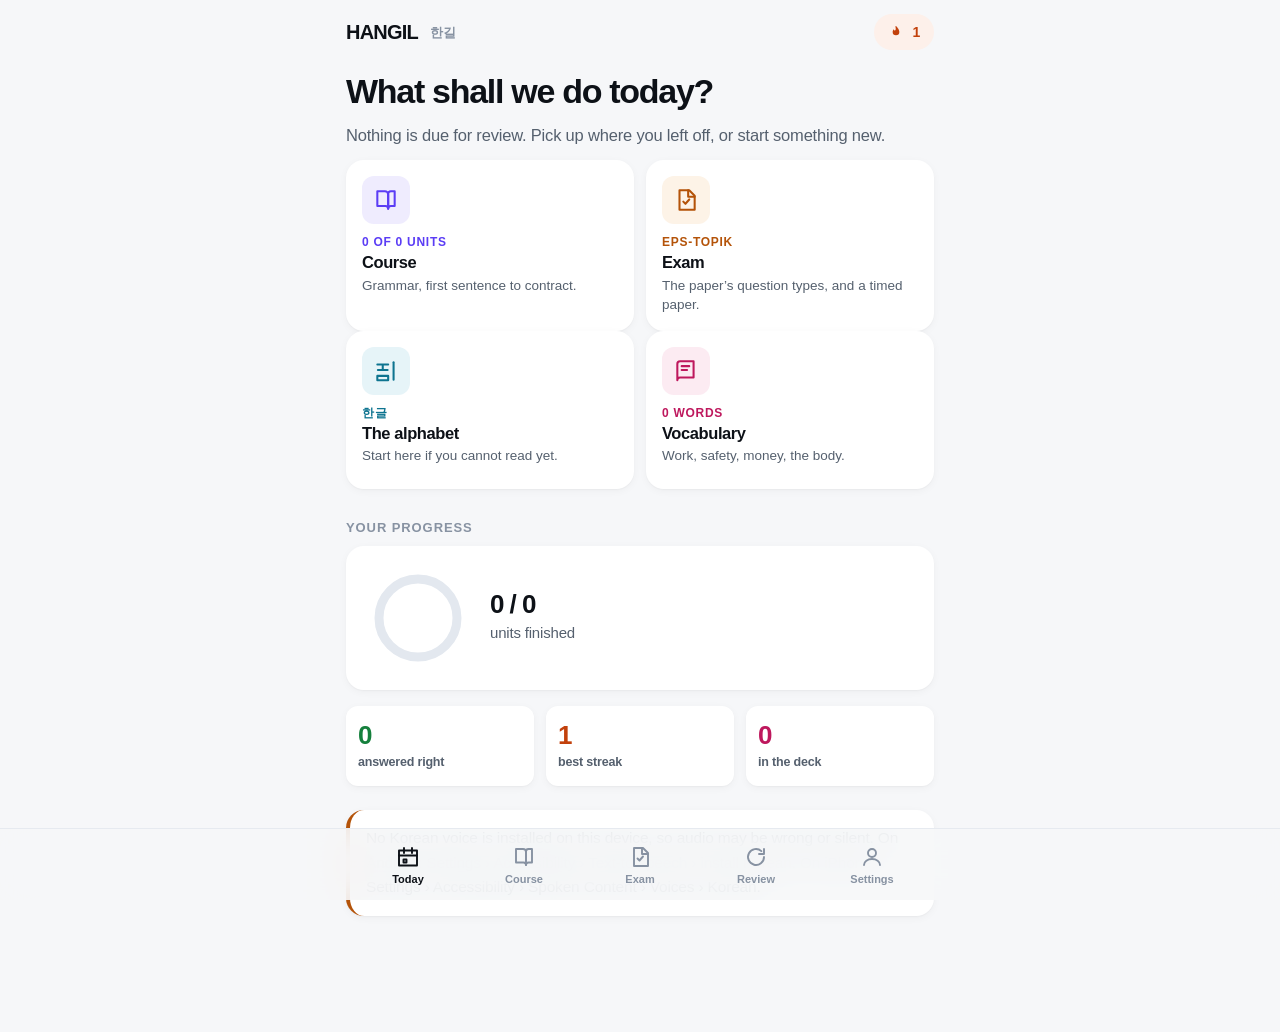
==== src/index.html @ 4d98e2a5 "한길 HANGIL — first commit Korean for the EPS-TOPIK and for after it. An offline web app and an Androi" ====
<!doctype html>
<html lang="en">
<head>
<meta charset="utf-8">
<meta name="viewport" content="width=device-width, initial-scale=1, viewport-fit=cover">
<title>HANGIL — Korean for the EPS-TOPIK, and after it</title>
<meta name="description" content="Learn Korean for the EPS-TOPIK exam and keep going after it. Free, works offline, nothing leaves your phone.">
<meta name="theme-color" content="#F6F7F9" media="(prefers-color-scheme: light)">
<meta name="theme-color" content="#0A0D12" media="(prefers-color-scheme: dark)">
<meta name="color-scheme" content="light dark">
<link rel="manifest" href="manifest.webmanifest">
<link rel="icon" href="icon-192.png" type="image/png">
<link rel="apple-touch-icon" href="icon-180.png">
<meta name="apple-mobile-web-app-capable" content="yes">
<meta name="apple-mobile-web-app-title" content="HANGIL">
<link rel="stylesheet" href="css/app.css">
</head>
<body>
<main id="app">
  <div class="topbar"><h1>HANGIL</h1><span class="sub">한길</span></div>
  <h2>Loading…</h2>
  <noscript><p class="lead">This app needs JavaScript. It runs entirely on your phone — there is no server behind it — and JavaScript is how it runs.</p></noscript>
</main>
<script type="module" src="js/app.js"></script>
</body>
</html>
---- src/css/app.css ----
/* HANGIL — the design system.
 *
 * This is NOT the website's design. The site is a catalogue — paper, a display
 * serif, mono metadata, 3px radii — which reads well on a desk and badly on a
 * phone held at arm's length after a shift. DESIGN.md governs the site; this
 * governs the app, the way LOGGER has its own look.
 *
 * What holds it together:
 *
 *   1. EVERY SECTION HAS A COLOUR AND AN ICON. A card sets --c and --cw and
 *      everything inside it — icon tile, progress, accents — follows. That is
 *      what makes a screen scannable without reading it. One global accent on
 *      grey was the old design's real failure: it read as unfinished.
 *   2. DEPTH COMES FROM LAYERING, NOT BORDERS. The page ground is tinted, cards
 *      sit on it in pure white with a soft shadow. A 1px hairline on white is
 *      what a wireframe looks like.
 *   3. ONE CARD IDIOM. `.card` with an optional `.card__icon`. The old design had
 *      three shapes doing the same job, which is most of why it looked unplanned.
 *   4. MOTION IS INFORMATION. Things enter in the order you should read them,
 *      progress animates so you see it move, a wrong answer shakes. All of it is
 *      off under prefers-reduced-motion, and the app must still look finished.
 *   5. SPACING IS A 4PT RHYTHM. --s1 through --s8. No arbitrary pixel values.
 */

:root {
  /* ---- ground and ink ---- */
  --ground:    #F6F7F9;   /* tinted, so white cards have something to sit on */
  --surface:   #FFFFFF;
  --surface-2: #FFFFFF;
  --sunk:      #EEF1F5;
  --sunk-2:    #E3E8EF;
  --ink:       #0D1117;   /* 18.9:1 on surface */
  --ink-soft:  #55606E;   /* 7.0:1 */
  --ink-faint: #8792A2;   /* 3.3:1 — large text and icons only */
  --hairline:  #E6EAF0;

  /* ---- brand ---- */
  --accent:      #C2410C;
  --accent-ink:  #FFFFFF;
  --accent-wash: #FDF0EA;

  /* Text sitting ON a section colour — the filled hero card. In light mode the
     section colours are dark enough to carry white. In dark mode they are light
     pastels chosen to be readable AS text on a dark ground, so white on them is
     about 1.9:1; the ink has to flip. Measured, not guessed. */
  --hero-ink: #FFFFFF;

  /* ---- section colours. Each is >=4.5:1 as text on --surface. ---- */
  --c-today:    #C2410C;  --cw-today:    #FDF0EA;
  --c-course:   #5B3DF5;  --cw-course:   #EFECFE;
  --c-exam:     #B45309;  --cw-exam:     #FDF3E7;
  --c-hangeul:  #0E7490;  --cw-hangeul:  #E6F4F8;
  --c-vocab:    #BE185D;  --cw-vocab:    #FCEBF2;
  --c-review:   #15803D;  --cw-review:   #E9F6ED;

  --good:      #15803D;  --good-wash: #E9F6ED;  --good-edge: #A7DCB8;
  --bad:       #B3261E;  --bad-wash:  #FDECEA;  --bad-edge:  #F3C2BD;

  /* ---- shape ---- */
  --r-xs: 8px; --r-sm: 12px; --r-md: 18px; --r-lg: 24px; --r-pill: 999px;
  --tap: 48px;

  /* ---- 4pt rhythm ---- */
  --s1: 4px; --s2: 8px; --s3: 12px; --s4: 16px;
  --s5: 24px; --s6: 32px; --s7: 44px; --s8: 60px;

  /* ---- elevation ---- */
  --e1: 0 1px 2px rgba(13,17,23,.04), 0 2px 8px rgba(13,17,23,.04);
  --e2: 0 2px 4px rgba(13,17,23,.05), 0 8px 24px rgba(13,17,23,.07);
  --e3: 0 8px 32px rgba(13,17,23,.12);

  --sans: -apple-system, BlinkMacSystemFont, "Segoe UI", Roboto, "Helvetica Neue", Arial, sans-serif;
  --ko: "Apple SD Gothic Neo", "Noto Sans KR", Roboto, "Malgun Gothic", sans-serif;

  --ease: cubic-bezier(.22,1,.36,1);        /* settles, does not bounce */
  --ease-spring: cubic-bezier(.34,1.56,.64,1);

  --sat: env(safe-area-inset-top, 0px);
  --sab: env(safe-area-inset-bottom, 0px);

  color-scheme: light dark;
}

@media (prefers-color-scheme: dark) {
  :root:not([data-theme="light"]) {
    --ground:#0A0D12; --surface:#151A21; --surface-2:#1B212A; --sunk:#1B212A; --sunk-2:#273040;
    --ink:#EDF1F6; --ink-soft:#9FADBE; --ink-faint:#6F7C8D; --hairline:#222A35;
    --accent:#FF8154; --accent-ink:#12100D; --accent-wash:#2B1A12;
    --hero-ink: #0A0D12;
    --c-today:#FF8154;  --cw-today:#2B1A12;
    --c-course:#A395FF; --cw-course:#1E1B36;
    --c-exam:#F0A55A;   --cw-exam:#2C1F10;
    --c-hangeul:#4CC7E0;--cw-hangeul:#10272E;
    --c-vocab:#F58BB8;  --cw-vocab:#2E1522;
    --c-review:#5FD98B; --cw-review:#122A1B;
    --good:#5FD98B; --good-wash:#122A1B; --good-edge:#1F4630;
    --bad:#FF8F84;  --bad-wash:#2A1614;  --bad-edge:#4A2420;
    --e1: 0 1px 2px rgba(0,0,0,.5);
    --e2: 0 2px 6px rgba(0,0,0,.5), 0 10px 28px rgba(0,0,0,.35);
    --e3: 0 10px 34px rgba(0,0,0,.55);
  }
}
:root[data-theme="dark"] {
  --ground:#0A0D12; --surface:#151A21; --surface-2:#1B212A; --sunk:#1B212A; --sunk-2:#273040;
  --ink:#EDF1F6; --ink-soft:#9FADBE; --ink-faint:#6F7C8D; --hairline:#222A35;
  --accent:#FF8154; --accent-ink:#12100D; --accent-wash:#2B1A12;
  --hero-ink: #0A0D12;
  --c-today:#FF8154;  --cw-today:#2B1A12;
  --c-course:#A395FF; --cw-course:#1E1B36;
  --c-exam:#F0A55A;   --cw-exam:#2C1F10;
  --c-hangeul:#4CC7E0;--cw-hangeul:#10272E;
  --c-vocab:#F58BB8;  --cw-vocab:#2E1522;
  --c-review:#5FD98B; --cw-review:#122A1B;
  --good:#5FD98B; --good-wash:#122A1B; --good-edge:#1F4630;
  --bad:#FF8F84;  --bad-wash:#2A1614;  --bad-edge:#4A2420;
  --e1: 0 1px 2px rgba(0,0,0,.5);
  --e2: 0 2px 6px rgba(0,0,0,.5), 0 10px 28px rgba(0,0,0,.35);
  --e3: 0 10px 34px rgba(0,0,0,.55);
}

* { box-sizing: border-box; -webkit-tap-highlight-color: transparent; }
html, body { margin: 0; padding: 0; }
body {
  background: var(--ground);
  color: var(--ink);
  font: 400 17px/1.55 var(--sans);
  letter-spacing: -0.011em;
  -webkit-text-size-adjust: 100%;
  -webkit-font-smoothing: antialiased;
  overflow-wrap: break-word;
}
:lang(ko), .ko { font-family: var(--ko); letter-spacing: 0; }
button, input, select { font: inherit; color: inherit; }
button { cursor: pointer; }
:focus-visible { outline: 2.5px solid var(--c, var(--accent)); outline-offset: 3px; border-radius: var(--r-xs); }

/* ---------- motion ---------- */
@keyframes rise { from { opacity: 0; transform: translateY(12px); } to { opacity: 1; transform: none; } }
@keyframes fade { from { opacity: 0; } to { opacity: 1; } }
@keyframes popIn { 0% { opacity: 0; transform: scale(.88); } 60% { transform: scale(1.03); } 100% { opacity: 1; transform: none; } }
@keyframes shake { 15%,75% { transform: translateX(-5px); } 35%,55% { transform: translateX(5px); } 100% { transform: none; } }
@keyframes drawRing { from { stroke-dashoffset: var(--dash); } }
@keyframes flicker { 0%,100% { transform: scale(1) rotate(-2deg); } 50% { transform: scale(1.12) rotate(2deg); } }

@media (prefers-reduced-motion: no-preference) {
  /* Things arrive in the order they should be read. The delay is capped so a
     long list never keeps the reader waiting on an animation. */
  .stagger > * { animation: rise .5s var(--ease) both; animation-delay: calc(min(var(--i, 0) * 42ms, 380ms)); }
  .screen { animation: fade .26s var(--ease) both; }
  .pressable { transition: transform .18s var(--ease), box-shadow .18s var(--ease); }
  .pressable:active { transform: scale(.975); box-shadow: var(--e1); }
  .ring .fill { animation: drawRing .95s var(--ease) both; }
  .streak svg { animation: flicker 2.6s ease-in-out infinite; transform-origin: 50% 70%; }
  .opt[data-state="wrong"], .picopt[data-state="wrong"] { animation: shake .42s var(--ease); }
  .opt[data-state="right"], .picopt[data-state="right"] { animation: popIn .34s var(--ease-spring); }
  .verdict { animation: rise .3s var(--ease) both; }
  .result__score { animation: popIn .5s var(--ease-spring) both; }
}

/* ---------- frame ---------- */
#app { max-width: 620px; margin: 0 auto; padding: 0 var(--s4) calc(var(--s8) + 44px + var(--sab)); }

.topbar {
  position: sticky; top: 0; z-index: 20;
  background: var(--ground);
  display: flex; align-items: center; gap: var(--s3);
  padding: calc(var(--s3) + var(--sat)) 0 var(--s3);
  min-height: 64px;
}
.topbar h1 { font: 800 20px/1 var(--sans); letter-spacing: -0.04em; margin: 0; }
.topbar .sub { font: 600 13px/1 var(--ko); color: var(--ink-faint); }
.topbar .spacer { flex: 1; }

.back {
  display: inline-flex; align-items: center; justify-content: center;
  width: 42px; height: 42px; margin-left: -2px; padding: 0;
  background: var(--surface); border: 0; border-radius: var(--r-pill);
  color: var(--ink); box-shadow: var(--e1);
}
.back svg { width: 19px; height: 19px; fill: none; stroke: currentColor; stroke-width: 2.2; stroke-linecap: round; stroke-linejoin: round; }

.streak {
  display: inline-flex; align-items: center; gap: var(--s2);
  background: var(--cw-today); color: var(--c-today);
  font: 700 14px/1 var(--sans); padding: 10px 14px; border-radius: var(--r-pill);
  white-space: nowrap;
}
.streak svg { width: 16px; height: 16px; fill: currentColor; stroke: none; }

/* ---------- type ---------- */
h2 { font: 800 clamp(28px,7.6vw,34px)/1.14 var(--sans); letter-spacing: -0.038em; margin: var(--s2) 0 var(--s3); }
h3 {
  font: 700 13px/1 var(--sans); letter-spacing: .07em; text-transform: uppercase;
  color: var(--ink-faint); margin: var(--s6) 0 var(--s3);
}
p  { margin: 0 0 var(--s3); max-width: 36rem; }
.lead { color: var(--ink-soft); font-size: 16.5px; }
.kicker { font: 700 13px/1 var(--sans); letter-spacing: .07em; text-transform: uppercase; color: var(--ink-faint); margin: 0 0 var(--s3); }
.tiny { font-size: 14px; color: var(--ink-soft); line-height: 1.55; }
.hr { height: 1px; background: var(--hairline); border: 0; margin: var(--s6) 0; }

/* ---------- the one card ---------- */
.card {
  position: relative; display: flex; align-items: center; gap: var(--s4);
  width: 100%; text-align: left;
  background: var(--surface); border: 0; border-radius: var(--r-md);
  padding: var(--s4); margin: 0 0 var(--s3);
  color: inherit; text-decoration: none;
  box-shadow: var(--e1);
  min-height: 76px;
}
.card__icon {
  flex: none; width: 52px; height: 52px; border-radius: var(--r-sm);
  background: var(--cw, var(--sunk)); color: var(--c, var(--ink));
  display: flex; align-items: center; justify-content: center;
}
.card__icon svg { width: 26px; height: 26px; fill: none; stroke: currentColor; stroke-width: 1.9; stroke-linecap: round; stroke-linejoin: round; }
.card__body { flex: 1; min-width: 0; }
.card__title { display: block; font: 700 17.5px/1.3 var(--sans); letter-spacing: -0.025em; margin: 0; }
.card__meta {
  display: block; font: 700 12px/1 var(--sans); letter-spacing: .06em; text-transform: uppercase;
  color: var(--c, var(--ink-faint)); margin: 0 0 var(--s1);
}
/* Two lines, so a list of cards keeps an even rhythm instead of each one being
   as tall as its longest sentence. */
.card__desc {
  display: -webkit-box; -webkit-box-orient: vertical; -webkit-line-clamp: 2; line-clamp: 2;
  overflow: hidden; margin: 3px 0 0; color: var(--ink-soft); font-size: 14.5px; line-height: 1.45;
}
.card--hero .card__desc { -webkit-line-clamp: 3; line-clamp: 3; }
.card__sub { display: block; margin: 3px 0 0; font: 600 15px/1.35 var(--ko); color: var(--c, var(--ink-soft)); }
.card__chev { flex: none; width: 18px; height: 18px; fill: none; stroke: var(--ink-faint); stroke-width: 2.4; stroke-linecap: round; stroke-linejoin: round; }

/* a card that is the main thing on the screen */
.card--hero {
  flex-direction: column; align-items: stretch; gap: var(--s3);
  background: linear-gradient(145deg, var(--c) 0%, color-mix(in srgb, var(--c) 78%, #000) 100%);
  color: var(--hero-ink); box-shadow: var(--e2); padding: var(--s5);
}
.card--hero .card__meta { color: color-mix(in srgb, var(--hero-ink) 78%, transparent); }
.card--hero .card__title { font-size: 23px; letter-spacing: -0.032em; }
.card--hero .card__desc { color: color-mix(in srgb, var(--hero-ink) 86%, transparent); font-size: 15px; }
.card--hero .bar { background: color-mix(in srgb, var(--hero-ink) 24%, transparent); }
.card--hero .bar i { background: var(--hero-ink); }

.grid2 { display: grid; grid-template-columns: 1fr 1fr; gap: var(--s3); }
.grid2 .card { flex-direction: column; align-items: flex-start; gap: var(--s3); min-height: 158px; margin: 0; padding: var(--s4); }
.grid2 .card__title { font-size: 16.5px; }
.grid2 .card__desc { font-size: 13.5px; line-height: 1.4; }
.grid2 .card__icon { width: 48px; height: 48px; }
.grid2 .card__chev { display: none; }
@media (max-width: 339px) { .grid2 { grid-template-columns: 1fr; } .grid2 .card { flex-direction: row; align-items: center; min-height: 76px; } }

/* ---------- buttons ---------- */
.btn {
  display: inline-flex; align-items: center; justify-content: center; gap: var(--s2);
  min-height: var(--tap); padding: 15px 24px;
  background: var(--ink); color: var(--surface);
  border: 0; border-radius: var(--r-sm);
  font: 700 16.5px/1 var(--sans); letter-spacing: -0.02em; text-decoration: none;
}
.btn--accent { background: var(--c, var(--accent)); color: #fff; box-shadow: 0 4px 14px color-mix(in srgb, var(--c, var(--accent)) 32%, transparent); }
.btn--ghost { background: var(--surface); color: var(--ink); box-shadow: var(--e1); }
.btn--wide { width: 100%; }
.btn[disabled] { opacity: .3; pointer-events: none; }
.btnrow { display: flex; gap: var(--s3); flex-wrap: wrap; margin: var(--s5) 0; }

/* ---------- bottom nav ---------- */
.nav {
  position: fixed; left: 0; right: 0; bottom: 0; z-index: 30;
  display: flex; justify-content: center; gap: var(--s1);
  background: color-mix(in srgb, var(--ground) 86%, transparent);
  -webkit-backdrop-filter: saturate(180%) blur(18px);
  backdrop-filter: saturate(180%) blur(18px);
  border-top: 1px solid var(--hairline);
  padding: var(--s2) var(--s2) calc(var(--s2) + var(--sab));
}
.nav a {
  position: relative; flex: 1; max-width: 112px; min-height: 54px; padding: var(--s2) var(--s1) 7px;
  display: flex; flex-direction: column; align-items: center; justify-content: center; gap: 5px;
  text-decoration: none; color: var(--ink-faint);
  font: 700 11px/1 var(--sans); letter-spacing: 0;
  border-radius: var(--r-sm);
  transition: color .2s var(--ease);
}
.nav a[aria-current="page"] { color: var(--c); background: var(--cw); }
.nav svg { width: 24px; height: 24px; fill: none; stroke: currentColor; stroke-width: 1.9; stroke-linecap: round; stroke-linejoin: round; }
.nav .dot {
  position: absolute; top: 5px; left: 50%; margin-left: 6px;
  min-width: 19px; height: 19px; padding: 0 5px;
  background: var(--c-review); color: #fff;
  border: 2.5px solid var(--ground);
  border-radius: var(--r-pill); font: 700 11px/15px var(--sans); text-align: center;
}

/* ---------- progress ---------- */
.bar { height: 10px; background: var(--sunk-2); border-radius: var(--r-pill); overflow: hidden; margin: var(--s3) 0; }
.bar i { display: block; height: 100%; background: var(--c, var(--accent)); border-radius: var(--r-pill); transition: width .5s var(--ease); }
@media (prefers-reduced-motion: reduce) { .bar i { transition: none; } }

.ring { display: flex; align-items: center; gap: var(--s5); }
.ring svg { flex: none; width: 96px; height: 96px; transform: rotate(-90deg); }
.ring circle { fill: none; stroke-width: 9; stroke-linecap: round; }
.ring .track { stroke: var(--sunk-2); }
.ring .fill  { stroke: var(--c, var(--accent)); }
.ring__pct { font: 800 26px/1 var(--sans); letter-spacing: -0.04em; margin: 0; }
.ring__label { font-size: 15px; color: var(--ink-soft); margin: var(--s1) 0 0; }

.stats { display: grid; grid-template-columns: repeat(3,1fr); gap: var(--s3); margin: var(--s4) 0 0; }
.stat { background: var(--surface); border-radius: var(--r-sm); padding: var(--s4) var(--s3); box-shadow: var(--e1); }
.stat b { display: block; font: 800 26px/1 var(--sans); letter-spacing: -0.04em; color: var(--c, var(--ink)); }
.stat span { display: block; margin-top: 6px; font: 600 12.5px/1.3 var(--sans); color: var(--ink-soft); }

/* ---------- letters / words ---------- */
.tiles { display: grid; grid-template-columns: repeat(auto-fill, minmax(78px,1fr)); gap: var(--s3); margin: var(--s3) 0 var(--s5); }
.tile {
  background: var(--surface); border: 0; border-radius: var(--r-sm);
  min-height: 84px; padding: var(--s3) var(--s1);
  display: flex; flex-direction: column; align-items: center; justify-content: center; gap: var(--s1);
  box-shadow: var(--e1);
}
.tile b { font: 500 30px/1 var(--ko); }
.tile span { font: 700 12px/1 var(--sans); color: var(--c-hangeul); }

.word { padding: var(--s4) 0; border-bottom: 1px solid var(--hairline); }
.word:last-child { border-bottom: 0; }
.word__ko { font: 700 21px/1.3 var(--ko); display: flex; align-items: center; gap: var(--s3); letter-spacing: -0.01em; }
.word__rom { font: 600 13px/1 var(--sans); color: var(--ink-faint); margin: 6px 0 3px; }
.word__en { color: var(--ink-soft); font-size: 16px; }
.word__ex { margin-top: var(--s2); font-size: 14.5px; color: var(--ink-soft); }
.word__ex b { font-family: var(--ko); font-weight: 600; color: var(--ink); }

.speak {
  flex: none; width: 40px; height: 40px; border-radius: var(--r-pill);
  border: 0; background: var(--cw-vocab);
  display: inline-flex; align-items: center; justify-content: center; padding: 0;
  transition: transform .18s var(--ease-spring);
}
.speak:active { transform: scale(.88); }
.speak svg { width: 18px; height: 18px; fill: none; stroke: var(--c-vocab); stroke-width: 2; stroke-linecap: round; stroke-linejoin: round; }
.speak[data-on="1"] { background: var(--c-vocab); }
.speak[data-on="1"] svg { stroke: #fff; }

/* ---------- lesson ---------- */
.lesson__form {
  display: inline-block; font: 600 20px/1 var(--ko); color: var(--c-course);
  background: var(--cw-course); padding: 12px 18px; border-radius: var(--r-pill);
  margin: 0 0 var(--s4);
}
.lesson p { font-size: 17px; line-height: 1.66; }
.tablewrap {
  overflow-x: auto; -webkit-overflow-scrolling: touch; margin: var(--s5) 0;
  background: var(--surface); border-radius: var(--r-md); padding: var(--s1) var(--s4);
  box-shadow: var(--e1);
}
table { border-collapse: collapse; width: 100%; font-size: 15px; min-width: 290px; }
th, td { text-align: left; padding: 13px var(--s4) 13px 0; border-bottom: 1px solid var(--hairline); vertical-align: top; }
tr:last-child td { border-bottom: 0; }
th { font: 700 12px/1.4 var(--sans); letter-spacing: .06em; text-transform: uppercase; color: var(--ink-faint); }
td:first-child { font-family: var(--ko); font-weight: 600; }

.ex { background: var(--surface); border-radius: var(--r-md); padding: var(--s4); margin: 0 0 var(--s3); box-shadow: var(--e1); }
.ex__ko { font: 600 19px/1.5 var(--ko); display: flex; gap: var(--s3); align-items: flex-start; }
.ex__ko span { flex: 1; }
.ex__rom { font: 500 13px/1.4 var(--sans); color: var(--ink-faint); margin: var(--s2) 0 3px; }
.ex__en { color: var(--ink-soft); font-size: 15.5px; }
.note {
  background: var(--surface); border-radius: var(--r-md); padding: var(--s4);
  margin: 0 0 var(--s3); font-size: 15.5px; line-height: 1.6; color: var(--ink-soft);
  border-left: 4px solid var(--c, var(--accent)); box-shadow: var(--e1);
}

/* ---------- quiz ---------- */
.q { margin: 0; }
.q__count { font: 700 13px/1 var(--sans); color: var(--ink-faint); }
.q__stem { font: 600 22px/1.45 var(--ko); margin: var(--s5) 0 var(--s2); white-space: pre-wrap; letter-spacing: -0.015em; }
.q__stem--en { font-family: var(--sans); font-size: 20px; font-weight: 700; letter-spacing: -0.03em; color: var(--ink); }
.q__hint { color: var(--ink-soft); font-size: 16px; margin: 0 0 var(--s5); }
.q__display {
  font: 700 clamp(28px,9vw,42px)/1.3 var(--ko); text-align: center;
  background: var(--surface); border-radius: var(--r-md);
  padding: var(--s7) var(--s4); margin: var(--s5) 0; box-shadow: var(--e1);
}
.q__passage {
  background: var(--surface); border-radius: var(--r-md);
  padding: var(--s4) var(--s5); margin: var(--s4) 0; white-space: pre-wrap;
  font: 400 16px/1.78 var(--ko); box-shadow: var(--e1);
}
.opts { display: grid; gap: var(--s3); margin: var(--s5) 0; }
.opt {
  display: flex; gap: var(--s3); align-items: center; text-align: left;
  min-height: 62px; padding: var(--s3) var(--s4);
  background: var(--surface); border: 2px solid transparent; border-radius: var(--r-sm);
  font-size: 17px; line-height: 1.4; box-shadow: var(--e1);
  transition: border-color .18s var(--ease), background .18s var(--ease);
}
.opt i {
  flex: none; width: 30px; height: 30px; border-radius: var(--r-xs);
  background: var(--sunk); color: var(--ink-soft);
  display: flex; align-items: center; justify-content: center;
  font: 800 13px/1 var(--sans); font-style: normal;
  transition: background .18s var(--ease), color .18s var(--ease);
}
.opt span { font-family: var(--ko); flex: 1; }
.opt[data-state="right"] { border-color: var(--good); background: var(--good-wash); }
.opt[data-state="right"] i { background: var(--good); color: #fff; }
.opt[data-state="wrong"] { border-color: var(--bad); background: var(--bad-wash); }
.opt[data-state="wrong"] i { background: var(--bad); color: #fff; }
.opt[data-state="sel"] { border-color: var(--c, var(--accent)); background: var(--cw, var(--accent-wash)); }
.opt[data-state="sel"] i { background: var(--c, var(--accent)); color: #fff; }
.opt[disabled] { pointer-events: none; opacity: 1; }

/* ---------- pictures ---------- */
.q__picbox {
  display: flex; justify-content: center;
  background: var(--surface); border-radius: var(--r-md);
  padding: var(--s5); margin: var(--s5) 0; box-shadow: var(--e1);
}
.pic { width: 96px; height: 96px; color: var(--ink); }
.pic--big { width: 156px; height: 156px; }
img.pic { object-fit: contain; background: #fff; border-radius: var(--r-xs); padding: var(--s1); }

.picopts { display: grid; grid-template-columns: 1fr 1fr; gap: var(--s3); margin: var(--s5) 0; }
.picopt {
  position: relative;
  display: flex; flex-direction: column; align-items: center; justify-content: center; gap: var(--s2);
  min-height: 146px; padding: var(--s5) var(--s3) var(--s4);
  background: var(--surface); border: 2px solid transparent; border-radius: var(--r-md);
  color: var(--ink); box-shadow: var(--e1);
  transition: border-color .18s var(--ease), background .18s var(--ease);
}
.picopt i {
  position: absolute; top: 10px; left: 10px;
  width: 26px; height: 26px; border-radius: var(--r-xs);
  background: var(--sunk); color: var(--ink-soft);
  display: flex; align-items: center; justify-content: center;
  font: 800 12px/1 var(--sans); font-style: normal;
}
.picopt__name { font: 600 14px/1.2 var(--ko); color: var(--ink-soft); }
.picopt[data-state="right"] { border-color: var(--good); background: var(--good-wash); }
.picopt[data-state="right"] i { background: var(--good); color: #fff; }
.picopt[data-state="wrong"] { border-color: var(--bad); background: var(--bad-wash); }
.picopt[data-state="wrong"] i { background: var(--bad); color: #fff; }
.picopt[data-state="sel"] { border-color: var(--c, var(--accent)); background: var(--cw, var(--accent-wash)); }
.picopt[data-state="sel"] i { background: var(--c, var(--accent)); color: #fff; }
.picopt[disabled] { pointer-events: none; opacity: 1; }

/* ---------- word order / matching ---------- */
.tilerow { display: flex; flex-wrap: wrap; gap: var(--s2); margin: var(--s4) 0; min-height: 60px; }
.tilerow--slot { background: var(--sunk); border-radius: var(--r-md); padding: var(--s3); align-content: flex-start; }
.wtile {
  padding: 13px 18px; min-height: 50px; background: var(--surface);
  border: 0; border-radius: var(--r-sm);
  font: 600 17px/1.2 var(--ko); box-shadow: var(--e1);
  transition: transform .16s var(--ease-spring);
}
.wtile:active { transform: scale(.92); }

.pairs { display: grid; grid-template-columns: 1fr 1fr; gap: var(--s3); margin: var(--s4) 0; }
.pair {
  min-height: 60px; padding: var(--s3); background: var(--surface);
  border: 2px solid transparent; border-radius: var(--r-sm);
  font-size: 15.5px; text-align: center; box-shadow: var(--e1);
  transition: transform .18s var(--ease), border-color .18s var(--ease);
}
.pair span { font-family: var(--ko); }
.pair[data-state="sel"] { border-color: var(--c, var(--accent)); background: var(--cw, var(--accent-wash)); }
.pair[data-state="done"] { opacity: .25; pointer-events: none; transform: scale(.94); }
.pair[data-state="miss"] { border-color: var(--bad); background: var(--bad-wash); }

/* ---------- verdict and result ---------- */
.verdict {
  margin: var(--s5) 0 var(--s4); padding: var(--s4) var(--s5); border-radius: var(--r-md);
  font-size: 15.5px; line-height: 1.6;
}
.verdict--right { background: var(--good-wash); border: 1.5px solid var(--good-edge); }
.verdict--wrong { background: var(--bad-wash); border: 1.5px solid var(--bad-edge); }
.verdict b { display: block; margin-bottom: var(--s1); font: 800 17px/1.3 var(--sans); letter-spacing: -0.03em; }
.verdict--right b { color: var(--good); }
.verdict--wrong b { color: var(--bad); }
.verdict .ko { font-family: var(--ko); }

.timer {
  font: 800 15px/1 var(--sans); color: var(--ink); letter-spacing: -0.03em;
  background: var(--surface); padding: 11px 15px; border-radius: var(--r-pill); box-shadow: var(--e1);
}
.timer[data-low="1"] { color: var(--bad); background: var(--bad-wash); }

.result { text-align: center; padding: var(--s6) 0 0; }
.result__ring { position: relative; width: 168px; height: 168px; margin: 0 auto; }
.result__ring svg { width: 168px; height: 168px; transform: rotate(-90deg); }
.result__ring circle { fill: none; stroke-width: 11; stroke-linecap: round; }
.result__ring .track { stroke: var(--sunk-2); }
.result__ring .fill { stroke: var(--c, var(--accent)); }
@media (prefers-reduced-motion: no-preference) { .result__ring .fill { animation: drawRing 1.1s var(--ease) both; } }
.result__inner {
  position: absolute; inset: 0; display: flex; flex-direction: column;
  align-items: center; justify-content: center; gap: 2px;
}
.result__score { font: 800 56px/1 var(--sans); letter-spacing: -0.05em; margin: 0; color: var(--c, var(--accent)); }
.result__out { font: 600 14px/1 var(--sans); color: var(--ink-soft); margin: 0; }

.sheet { display: grid; grid-template-columns: repeat(auto-fill, minmax(46px,1fr)); gap: var(--s2); margin-top: var(--s3); }
.sheet button {
  min-height: 46px; border: 2px solid transparent; background: var(--surface);
  border-radius: var(--r-xs); font: 700 13.5px/1 var(--sans); color: var(--ink-faint); box-shadow: var(--e1);
}
.sheet button[data-done="1"] { background: var(--cw-exam); color: var(--c-exam); }
.sheet button[data-here="1"] { border-color: var(--ink); color: var(--ink); }

.empty {
  background: var(--surface); border-radius: var(--r-md); padding: var(--s5);
  color: var(--ink-soft); font-size: 15.5px; line-height: 1.6; box-shadow: var(--e1);
}
.empty p:last-child { margin-bottom: 0; }
code { font: 600 13.5px/1.5 ui-monospace, SFMono-Regular, Menlo, monospace; background: var(--sunk); padding: 3px 7px; border-radius: 6px; }

.field { display: block; margin: 0 0 var(--s5); }
.field span { display: block; font: 700 13px/1 var(--sans); color: var(--ink-soft); margin-bottom: var(--s2); }
.field select {
  width: 100%; min-height: var(--tap); background: var(--surface);
  border: 0; border-radius: var(--r-sm); padding: 0 var(--s4);
  font-weight: 600; appearance: none; box-shadow: var(--e1);
  background-image: linear-gradient(45deg, transparent 50%, var(--ink-soft) 50%), linear-gradient(135deg, var(--ink-soft) 50%, transparent 50%);
  background-position: calc(100% - 21px) 21px, calc(100% - 16px) 21px;
  background-size: 5px 5px, 5px 5px; background-repeat: no-repeat;
}
.field input[type=range] { width: 100%; accent-color: var(--accent); min-height: 44px; }
details summary { cursor: pointer; padding: var(--s3) 0; font-weight: 700; }
audio { width: 100%; margin-top: var(--s3); }
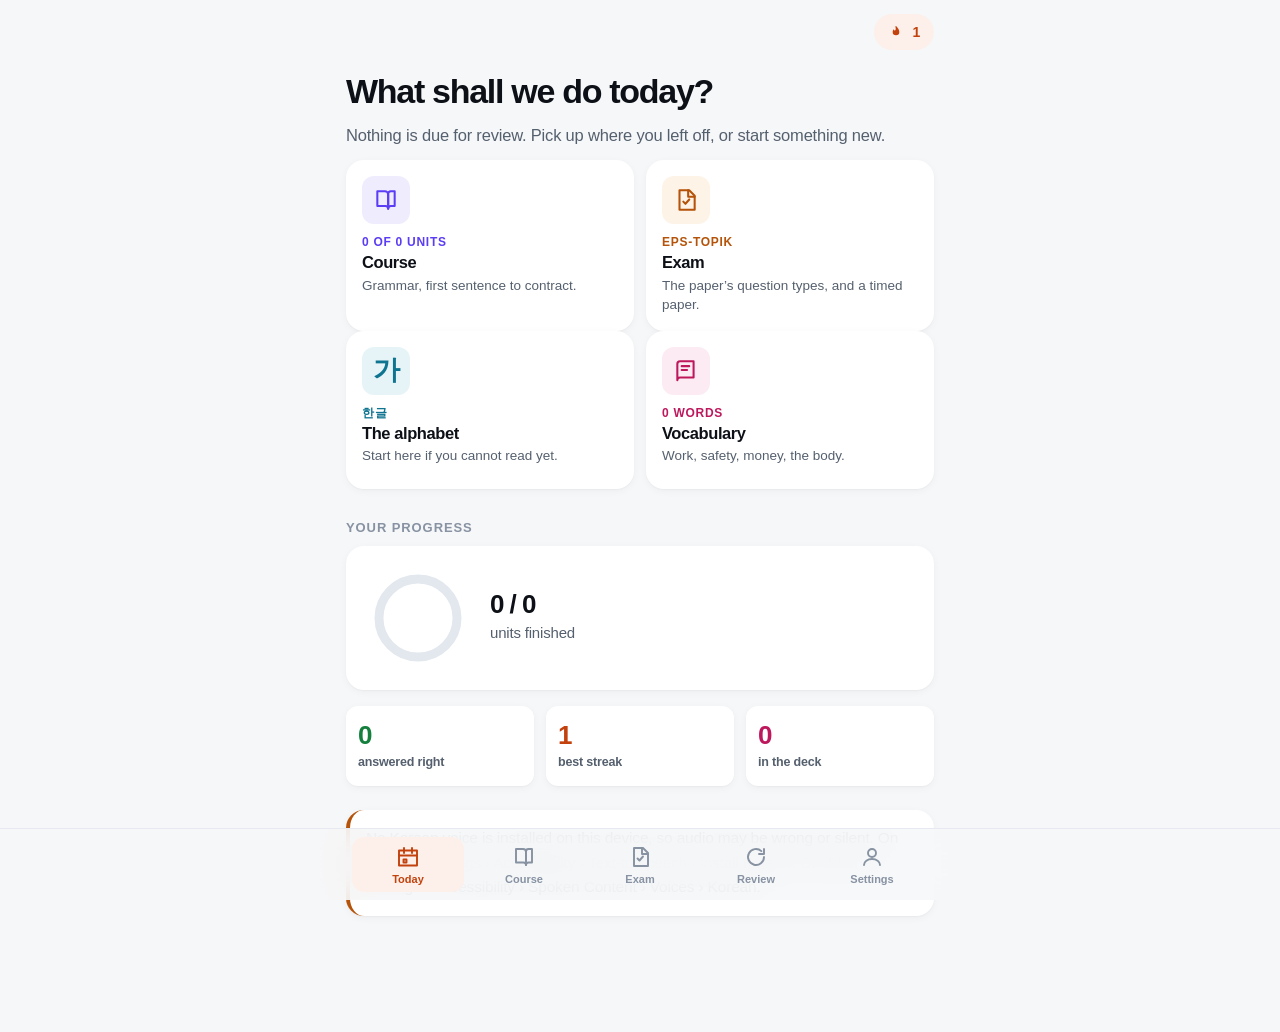
==== commit e60dfb22: "Teach the icon pipeline to measure, and stop committing build output The icon went through four artw" ====
--- a/src/index.html
+++ b/src/index.html
@@ -17,7 +17,10 @@
 </head>
 <body>
 <main id="app">
-  <div class="topbar"><h1>HANGIL</h1><span class="sub">한길</span></div>
+  <!-- No wordmark here either: it would show for the instant before the app
+       boots and then disappear as the real topbar replaces it, which reads as a
+       flicker rather than as branding. -->
+  <div class="topbar"></div>
   <h2>Loading…</h2>
   <noscript><p class="lead">This app needs JavaScript. It runs entirely on your phone — there is no server behind it — and JavaScript is how it runs.</p></noscript>
 </main>
--- a/src/css/app.css
+++ b/src/css/app.css
@@ -52,6 +52,10 @@
   --c-hangeul:  #0E7490;  --cw-hangeul:  #E6F4F8;
   --c-vocab:    #BE185D;  --cw-vocab:    #FCEBF2;
   --c-review:   #15803D;  --cw-review:   #E9F6ED;
+  /* The trades. A true blue, sat between the hangeul cyan (hue 193) and the
+     course violet (hue 250) so it is not mistaken for either: 224, 6.7:1 on
+     white. Measured, like the rest. */
+  --c-trade:    #1D4ED8;  --cw-trade:    #E8EEFD;
 
   --good:      #15803D;  --good-wash: #E9F6ED;  --good-edge: #A7DCB8;
   --bad:       #B3261E;  --bad-wash:  #FDECEA;  --bad-edge:  #F3C2BD;
@@ -93,6 +97,7 @@
     --c-hangeul:#4CC7E0;--cw-hangeul:#10272E;
     --c-vocab:#F58BB8;  --cw-vocab:#2E1522;
     --c-review:#5FD98B; --cw-review:#122A1B;
+    --c-trade:#6FA8FF;  --cw-trade:#111A33;
     --good:#5FD98B; --good-wash:#122A1B; --good-edge:#1F4630;
     --bad:#FF8F84;  --bad-wash:#2A1614;  --bad-edge:#4A2420;
     --e1: 0 1px 2px rgba(0,0,0,.5);
@@ -111,6 +116,7 @@
   --c-hangeul:#4CC7E0;--cw-hangeul:#10272E;
   --c-vocab:#F58BB8;  --cw-vocab:#2E1522;
   --c-review:#5FD98B; --cw-review:#122A1B;
+  --c-trade:#6FA8FF;  --cw-trade:#111A33;
   --good:#5FD98B; --good-wash:#122A1B; --good-edge:#1F4630;
   --bad:#FF8F84;  --bad-wash:#2A1614;  --bad-edge:#4A2420;
   --e1: 0 1px 2px rgba(0,0,0,.5);
@@ -119,7 +125,12 @@
 }
 
 * { box-sizing: border-box; -webkit-tap-highlight-color: transparent; }
-html, body { margin: 0; padding: 0; }
+html, body {
+  /* The floor for the section colour. head() overrides --c/--cw on #app for any
+     screen that names a tone, and everything inside follows from there. */
+  --c: var(--c-today); --cw: var(--cw-today);
+  margin: 0; padding: 0;
+}
 body {
   background: var(--ground);
   color: var(--ink);
@@ -214,6 +225,9 @@
   background: var(--cw, var(--sunk)); color: var(--c, var(--ink));
   display: flex; align-items: center; justify-content: center;
 }
+/* The 한글 card carries a real character instead of an icon. Sized by eye to sit
+   at the same weight as the 26px icons beside it. */
+.card__icon .glyph { font: 600 27px/1 var(--ko); letter-spacing: 0; }
 .card__icon svg { width: 26px; height: 26px; fill: none; stroke: currentColor; stroke-width: 1.9; stroke-linecap: round; stroke-linejoin: round; }
 .card__body { flex: 1; min-width: 0; }
 .card__title { display: block; font: 700 17.5px/1.3 var(--sans); letter-spacing: -0.025em; margin: 0; }
@@ -528,3 +542,104 @@
 .field input[type=range] { width: 100%; accent-color: var(--accent); min-height: 44px; }
 details summary { cursor: pointer; padding: var(--s3) 0; font-weight: 700; }
 audio { width: 100%; margin-top: var(--s3); }
+
+/* One official listening track. A plain block, deliberately not a `.card` —
+   `.card` is a flex row with an icon slot, and putting a title and a player
+   inside one lays them out side by side as columns of vertical text. */
+.track {
+  background: var(--surface); border-radius: var(--r-md);
+  padding: var(--s4); margin: 0 0 var(--s3); box-shadow: var(--e1);
+}
+.track__name { margin: 0; font: 700 16px/1.3 var(--sans); letter-spacing: -0.02em; }
+.track__file { margin: 3px 0 0; font: 500 13.5px/1.4 var(--ko); color: var(--ink-faint); }
+.track audio { margin-top: var(--s3); }
+
+/* ---- the walk-through -------------------------------------------------- */
+/* One idea per card. The card is tall and mostly empty on purpose: what is on
+   it is the only thing being asked of you, and the empty space is what makes
+   that legible at arm's length. */
+/* No --c here: head() sets it per screen from the section's tone, and the deck
+   follows whatever screen it is on. The floor is on body. */
+.deck__count { font: 600 12px/1 var(--sans); letter-spacing: .08em; text-transform: uppercase;
+  color: var(--ink-faint); margin: var(--s3) 0 var(--s4); }
+.deck__card {
+  background: var(--surface); border-radius: var(--r-lg); box-shadow: var(--e2);
+  padding: var(--s5); min-height: 46vh; display: flex; align-items: flex-start;
+  animation: rise .34s var(--ease) both;
+}
+.deck__body { width: 100%; }
+.deck__body--mid { margin: auto 0; text-align: center; }
+.deck__label { font: 700 11px/1 var(--sans); letter-spacing: .1em; text-transform: uppercase;
+  color: var(--c); margin: 0 0 var(--s4); }
+.deck__form { font: 700 30px/1.25 var(--ko); color: var(--c); margin: 0 0 var(--s4); }
+.deck__goal { font-size: 19px; line-height: 1.5; color: var(--ink); margin: 0; }
+.deck__text { font-size: 17px; line-height: 1.65; color: var(--ink); margin: 0; }
+.deck__note { font-size: 15px; line-height: 1.6; color: var(--ink-soft); margin: var(--s5) 0 0;
+  padding-left: var(--s4); border-left: 3px solid var(--c); }
+.deck__ko { display: flex; align-items: center; gap: var(--s3);
+  font: 600 24px/1.45 var(--ko); color: var(--ink); }
+.deck__rom { font-size: 14px; color: var(--ink-faint); margin: var(--s1) 0 0; }
+.deck__nav { display: flex; gap: var(--s3); margin-top: var(--s5); }
+.deck__nav .btn--wide { flex: 1; width: auto; }
+
+/* The English, behind one tap. Sized and coloured like the answer it is, so an
+   unrevealed card never looks like a card that is missing something. */
+.reveal {
+  display: block; width: 100%; text-align: left; margin-top: var(--s3);
+  min-height: var(--tap); padding: var(--s3) var(--s4);
+  border: 0; border-radius: var(--r-sm); background: var(--sunk);
+  font: 400 17px/1.5 var(--sans); color: var(--ink); cursor: pointer;
+}
+.reveal__hint { font: 600 13px/1 var(--sans); letter-spacing: .04em; color: var(--ink-faint); }
+.reveal[data-on="1"] { background: var(--cw); color: var(--ink); cursor: default; }
+.reveal--sm { font-size: 15px; min-height: 40px; margin-top: var(--s2); }
+
+/* The minimal pair: the same sentence twice, with the arrow marking the step. */
+.pair { display: grid; gap: var(--s2); }
+.pair__side { padding: var(--s4); border-radius: var(--r-md); background: var(--sunk); }
+.pair__side--b { background: var(--cw); }
+.pair__mark { display: flex; justify-content: center; color: var(--c); }
+.pair__mark svg { width: 22px; height: 22px; fill: none; stroke: currentColor; stroke-width: 2;
+  stroke-linecap: round; stroke-linejoin: round; }
+
+/* ---- the 한글 chart ---------------------------------------------------- */
+/* Columns line up across rows so a family reads DOWN: ㄱ, then ㅋ, then ㄲ.
+   That alignment is the content, which is why the empty cells are kept rather
+   than collapsed. */
+.chart { display: grid; grid-template-columns: auto 1fr; gap: var(--s2) var(--s3);
+  align-items: center; margin-bottom: var(--s5); }
+.chart__lab { font: 600 11px/1.2 var(--sans); letter-spacing: .06em; text-transform: uppercase;
+  color: var(--ink-faint); text-align: right; }
+.chart__row { display: grid; grid-template-columns: repeat(var(--cols), minmax(0, 1fr)); gap: var(--s2); }
+.chart__cell {
+  display: flex; flex-direction: column; align-items: center; justify-content: center; gap: 2px;
+  min-height: 52px; padding: var(--s2) 2px; border: 0; border-radius: var(--r-sm);
+  background: var(--cw-hangeul); cursor: pointer;
+}
+.chart__cell b { font: 600 22px/1 var(--ko); color: var(--c-hangeul); }
+.chart__cell span { font: 600 10px/1 var(--sans); color: var(--ink-faint); }
+.chart__gap { min-height: 52px; border-radius: var(--r-sm); background: var(--sunk); opacity: .4; }
+
+/* What a letter opens into, under the chart it was tapped in. */
+.detail:empty { display: none; }
+.sheetcard { background: var(--surface); border-radius: var(--r-lg); box-shadow: var(--e2);
+  padding: var(--s5); margin: var(--s4) 0; animation: rise .3s var(--ease) both; }
+.sheetcard__glyph { font: 600 64px/1 var(--ko); color: var(--c-hangeul); text-align: center; }
+.sheetcard__rom { text-align: center; font: 600 15px/1 var(--sans); color: var(--ink-soft);
+  margin: var(--s3) 0 var(--s4); }
+
+@media (max-width: 380px) {
+  .chart__cell b { font-size: 19px; }
+  .chart__cell { min-height: 46px; }
+}
+
+/* ---- weak spots -------------------------------------------------------- */
+/* The bar is the whole story, so it is full width and the number sits under it
+   rather than competing with the title. The card's colour comes from the score
+   itself — red-ish under 60, amber under 80, green above — which is the one
+   place in the app a colour is a judgement rather than a section. */
+.weak { display: block; }
+.weak__title { font: 700 18px/1.3 var(--sans); color: var(--ink); margin: 0 0 var(--s1); }
+.weak__ko { font: 600 15px/1.4 var(--ko); color: var(--c); margin: 0 0 var(--s4); }
+.weak__pct { font: 700 13px/1 var(--sans); color: var(--ink-soft); margin: var(--s2) 0 0; }
+.weak .bar i { background: var(--c); }
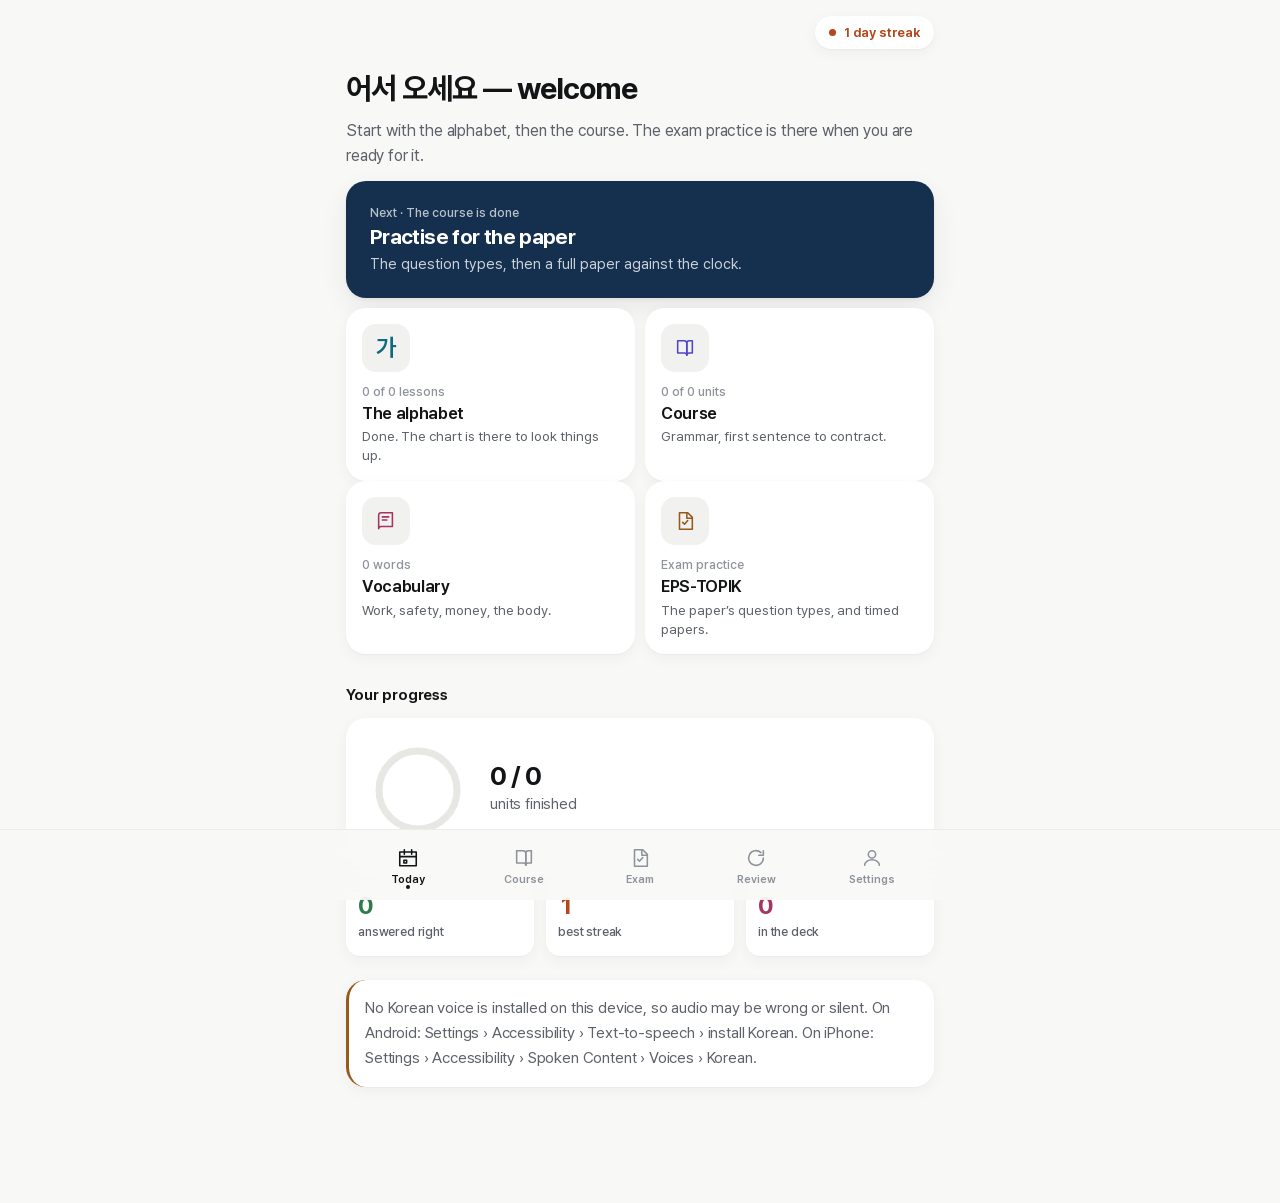
==== commit c0b229c1: "feat: apply the premium minimal design Tokens load from tokens.css and app.css applies them. Pretend" ====
--- a/src/index.html
+++ b/src/index.html
@@ -5,14 +5,18 @@
 <meta name="viewport" content="width=device-width, initial-scale=1, viewport-fit=cover">
 <title>HANGIL — Korean for the EPS-TOPIK, and after it</title>
 <meta name="description" content="Learn Korean for the EPS-TOPIK exam and keep going after it. Free, works offline, nothing leaves your phone.">
-<meta name="theme-color" content="#F6F7F9" media="(prefers-color-scheme: light)">
-<meta name="theme-color" content="#0A0D12" media="(prefers-color-scheme: dark)">
+<meta name="theme-color" content="#F8F8F7" media="(prefers-color-scheme: light)">
+<meta name="theme-color" content="#0E0F11" media="(prefers-color-scheme: dark)">
 <meta name="color-scheme" content="light dark">
 <link rel="manifest" href="manifest.webmanifest">
 <link rel="icon" href="icon-192.png" type="image/png">
 <link rel="apple-touch-icon" href="icon-180.png">
 <meta name="apple-mobile-web-app-capable" content="yes">
 <meta name="apple-mobile-web-app-title" content="HANGIL">
+<!-- The font is the app's own file, fetched from the same folder like every
+     other file here. Preloaded so the first screen is not drawn twice. -->
+<link rel="preload" href="fonts/PretendardVariable.woff2" as="font" type="font/woff2" crossorigin>
+<link rel="stylesheet" href="css/tokens.css">
 <link rel="stylesheet" href="css/app.css">
 </head>
 <body>
--- a/src/css/tokens.css
+++ b/src/css/tokens.css
@@ -0,0 +1,111 @@
+/* HANGIL — design tokens, premium minimal.
+ *
+ * The source of truth for colour, type, shape and depth. docs/design/DESIGN.md
+ * says what each one is for and why; this file only holds the values. Every
+ * colour pair used as text was measured against its ground, and the ratios
+ * are in DESIGN.md. Change a value there and here together.
+ *
+ * Loaded before app.css by index.html.
+ */
+
+@font-face {
+  font-family: "Pretendard Variable";
+  src: url("../fonts/PretendardVariable.woff2") format("woff2-variations");
+  font-weight: 45 920;
+  font-style: normal;
+  font-display: swap;
+}
+
+:root {
+  /* ---- ground and ink ---- */
+  --ground:    #F8F8F7;
+  --surface:   #FFFFFF;
+  --sunk:      #F1F1EF;   /* icon tiles, quiet fills */
+  --sunk-2:    #E7E7E4;   /* progress tracks */
+  --hairline:  #ECECEA;   /* the tab bar's top edge, table rules — nothing else */
+  --ink:       #131416;   /* 18.4:1 on surface */
+  --ink-soft:  #5D6169;   /*  6.2:1 */
+  --ink-faint: #8E929A;   /*  3.1:1 — meta at 12.5px+ and icons only */
+
+  /* ---- primary: the navy of the app icon ---- */
+  --primary:     #15304F;  /* 13.4:1; buttons, the Today card, focus */
+  --primary-ink: #FFFFFF;
+
+  /* Text on a FILLED section colour or on --primary. Flips in dark mode,
+     where the fills are light. */
+  --on-fill: #FFFFFF;
+
+  /* ---- section colours: deeper and quieter. Each >= 4.5:1 on surface. ---- */
+  --c-today:   #B4471B;   /* 5.4:1 */
+  --c-course:  #5145CD;   /* 6.8:1 */
+  --c-exam:    #96591A;   /* 5.6:1 */
+  --c-hangeul: #0F6B7C;   /* 6.2:1 */
+  --c-vocab:   #A6345F;   /* 6.4:1 */
+  --c-review:  #2E7A4C;   /* 5.2:1 */
+  --c-trade:   #2C55B5;   /* 6.8:1 */
+
+  /* The wash of a section colour is derived, never listed: */
+  --wash: 13%;            /* color-mix(in srgb, var(--c) var(--wash), transparent) */
+
+  --good: #2E7A4C;
+  --bad:  #B3261E;        /* 6.5:1 */
+
+  /* ---- type ---- */
+  --font: "Pretendard Variable", Pretendard, -apple-system, BlinkMacSystemFont,
+          Roboto, "Noto Sans KR", "Apple SD Gothic Neo", sans-serif;
+  --t-display: 700 30px/1.12 var(--font);   /* screen titles, -0.035em */
+  --t-title:   680 21px/1.25 var(--font);   /* hero card title, -0.03em */
+  --t-card:    620 16.5px/1.3 var(--font);  /* card titles, -0.02em */
+  --t-body:    400 16px/1.55 var(--font);
+  --t-ko-lg:   600 22px/1.45 var(--font);   /* Korean being studied */
+  --t-ko-sub:  500 14px/1.3 var(--font);    /* Korean subtitle on a card */
+  --t-meta:    500 12.5px/1.2 var(--font);  /* sentence case, never tracked caps */
+  --t-num:     680 13px/1 var(--font);      /* the score on a card; tabular-nums */
+
+  /* ---- shape ---- */
+  --r-xs: 8px; --r-sm: 12px; --r-tile: 14px; --r-btn: 16px; --r-card: 20px; --r-pill: 999px;
+  --tap: 48px;
+  --stroke: 1.7;          /* icon stroke width */
+  --bar: 4px;             /* a section's progress line, under its label */
+  --line: 3px;            /* the progress line along a card's top edge */
+  --done-wash: 9%;        /* how much --c tints a finished card */
+
+  /* ---- 4pt rhythm (unchanged) ---- */
+  --s1: 4px; --s2: 8px; --s3: 12px; --s4: 16px;
+  --s5: 24px; --s6: 32px; --s7: 44px; --s8: 60px;
+
+  /* ---- depth: softer than before ---- */
+  --e1: 0 1px 2px rgba(19,20,22,.04), 0 4px 16px rgba(19,20,22,.045);
+  --e2: 0 2px 4px rgba(19,20,22,.05), 0 10px 28px rgba(19,20,22,.07);
+  --e3: 0 10px 34px rgba(19,20,22,.12);
+
+  /* ---- motion: settles, never bounces ---- */
+  --ease: cubic-bezier(.22,1,.36,1);
+
+  color-scheme: light dark;
+}
+
+@media (prefers-color-scheme: dark) {
+  :root:not([data-theme="light"]) {
+    --ground:#0E0F11; --surface:#17181B; --sunk:#1F2124; --sunk-2:#2A2C30; --hairline:#24262A;
+    --ink:#EDEEF0; --ink-soft:#A3A7AF; --ink-faint:#72767E;
+    --primary:#C9D6EA; --primary-ink:#0E0F11; --on-fill:#0E0F11;
+    --c-today:#F0997A; --c-course:#AFA8F5; --c-exam:#E3B07A; --c-hangeul:#7CCBDA;
+    --c-vocab:#EE9CBC; --c-review:#86D3A2; --c-trade:#9DB7F2;
+    --good:#86D3A2; --bad:#FF8F84; --wash: 16%; --done-wash: 15%;
+    --e1: 0 1px 2px rgba(0,0,0,.4);
+    --e2: 0 2px 6px rgba(0,0,0,.45), 0 10px 28px rgba(0,0,0,.3);
+    --e3: 0 10px 34px rgba(0,0,0,.5);
+  }
+}
+:root[data-theme="dark"] {
+  --ground:#0E0F11; --surface:#17181B; --sunk:#1F2124; --sunk-2:#2A2C30; --hairline:#24262A;
+  --ink:#EDEEF0; --ink-soft:#A3A7AF; --ink-faint:#72767E;
+  --primary:#C9D6EA; --primary-ink:#0E0F11; --on-fill:#0E0F11;
+  --c-today:#F0997A; --c-course:#AFA8F5; --c-exam:#E3B07A; --c-hangeul:#7CCBDA;
+  --c-vocab:#EE9CBC; --c-review:#86D3A2; --c-trade:#9DB7F2;
+  --good:#86D3A2; --bad:#FF8F84; --wash: 16%; --done-wash: 15%;
+  --e1: 0 1px 2px rgba(0,0,0,.4);
+  --e2: 0 2px 6px rgba(0,0,0,.45), 0 10px 28px rgba(0,0,0,.3);
+  --e3: 0 10px 34px rgba(0,0,0,.5);
+}
--- a/src/css/app.css
+++ b/src/css/app.css
@@ -1,127 +1,46 @@
-/* HANGIL — the design system.
+/* HANGIL — the app's styles.
  *
- * This is NOT the website's design. The site is a catalogue — paper, a display
- * serif, mono metadata, 3px radii — which reads well on a desk and badly on a
- * phone held at arm's length after a shift. DESIGN.md governs the site; this
- * governs the app, the way LOGGER has its own look.
+ * The design is written down in docs/design/DESIGN.md and its values live in
+ * tokens.css, loaded before this file. Nothing here picks a colour, a font or
+ * a size of its own; it applies those tokens. It is NOT the website's design:
+ * the site is a catalogue read at a desk, this is a phone held after a shift.
  *
- * What holds it together:
+ * What holds it together (premium minimal):
  *
- *   1. EVERY SECTION HAS A COLOUR AND AN ICON. A card sets --c and --cw and
- *      everything inside it — icon tile, progress, accents — follows. That is
- *      what makes a screen scannable without reading it. One global accent on
- *      grey was the old design's real failure: it read as unfinished.
- *   2. DEPTH COMES FROM LAYERING, NOT BORDERS. The page ground is tinted, cards
- *      sit on it in pure white with a soft shadow. A 1px hairline on white is
- *      what a wireframe looks like.
- *   3. ONE CARD IDIOM. `.card` with an optional `.card__icon`. The old design had
- *      three shapes doing the same job, which is most of why it looked unplanned.
- *   4. MOTION IS INFORMATION. Things enter in the order you should read them,
- *      progress animates so you see it move, a wrong answer shakes. All of it is
+ *   1. EVERY SECTION HAS A COLOUR AND AN ICON, but the colour is a signal, not
+ *      a surface: the glyph in its tile, its progress line, the tint of a
+ *      finished card. A card sets --c and everything inside follows.
+ *   2. DEPTH COMES FROM LAYERING, NOT BORDERS. White cards with a soft shadow on
+ *      a warm ground. A 1px hairline around a card is what a wireframe looks like.
+ *   3. ONE CARD IDIOM. `.card`, with an icon tile, an optional progress line
+ *      along its top edge, and a hero variant in the navy primary.
+ *   4. MOTION IS INFORMATION, and it settles rather than bounces. All of it is
  *      off under prefers-reduced-motion, and the app must still look finished.
  *   5. SPACING IS A 4PT RHYTHM. --s1 through --s8. No arbitrary pixel values.
  */
 
+/* Names this file uses that are derived from the tokens rather than chosen.
+   A section's wash is its colour mixed into the surface, never a listed hex. */
 :root {
-  /* ---- ground and ink ---- */
-  --ground:    #F6F7F9;   /* tinted, so white cards have something to sit on */
-  --surface:   #FFFFFF;
-  --surface-2: #FFFFFF;
-  --sunk:      #EEF1F5;
-  --sunk-2:    #E3E8EF;
-  --ink:       #0D1117;   /* 18.9:1 on surface */
-  --ink-soft:  #55606E;   /* 7.0:1 */
-  --ink-faint: #8792A2;   /* 3.3:1 — large text and icons only */
-  --hairline:  #E6EAF0;
-
-  /* ---- brand ---- */
-  --accent:      #C2410C;
-  --accent-ink:  #FFFFFF;
-  --accent-wash: #FDF0EA;
-
-  /* Text sitting ON a section colour — the filled hero card. In light mode the
-     section colours are dark enough to carry white. In dark mode they are light
-     pastels chosen to be readable AS text on a dark ground, so white on them is
-     about 1.9:1; the ink has to flip. Measured, not guessed. */
-  --hero-ink: #FFFFFF;
-
-  /* ---- section colours. Each is >=4.5:1 as text on --surface. ---- */
-  --c-today:    #C2410C;  --cw-today:    #FDF0EA;
-  --c-course:   #5B3DF5;  --cw-course:   #EFECFE;
-  --c-exam:     #B45309;  --cw-exam:     #FDF3E7;
-  --c-hangeul:  #0E7490;  --cw-hangeul:  #E6F4F8;
-  --c-vocab:    #BE185D;  --cw-vocab:    #FCEBF2;
-  --c-review:   #15803D;  --cw-review:   #E9F6ED;
-  /* The trades. A true blue, sat between the hangeul cyan (hue 193) and the
-     course violet (hue 250) so it is not mistaken for either: 224, 6.7:1 on
-     white. Measured, like the rest. */
-  --c-trade:    #1D4ED8;  --cw-trade:    #E8EEFD;
-
-  --good:      #15803D;  --good-wash: #E9F6ED;  --good-edge: #A7DCB8;
-  --bad:       #B3261E;  --bad-wash:  #FDECEA;  --bad-edge:  #F3C2BD;
-
-  /* ---- shape ---- */
-  --r-xs: 8px; --r-sm: 12px; --r-md: 18px; --r-lg: 24px; --r-pill: 999px;
-  --tap: 48px;
-
-  /* ---- 4pt rhythm ---- */
-  --s1: 4px; --s2: 8px; --s3: 12px; --s4: 16px;
-  --s5: 24px; --s6: 32px; --s7: 44px; --s8: 60px;
-
-  /* ---- elevation ---- */
-  --e1: 0 1px 2px rgba(13,17,23,.04), 0 2px 8px rgba(13,17,23,.04);
-  --e2: 0 2px 4px rgba(13,17,23,.05), 0 8px 24px rgba(13,17,23,.07);
-  --e3: 0 8px 32px rgba(13,17,23,.12);
-
-  --sans: -apple-system, BlinkMacSystemFont, "Segoe UI", Roboto, "Helvetica Neue", Arial, sans-serif;
-  --ko: "Apple SD Gothic Neo", "Noto Sans KR", Roboto, "Malgun Gothic", sans-serif;
-
-  --ease: cubic-bezier(.22,1,.36,1);        /* settles, does not bounce */
-  --ease-spring: cubic-bezier(.34,1.56,.64,1);
+  --sans: var(--font);
+  --ko: var(--font);
+  --accent: var(--primary);
+  --accent-ink: var(--primary-ink);
+  --accent-wash: color-mix(in srgb, var(--primary) 10%, var(--surface));
+  --cw-today:   color-mix(in srgb, var(--c-today)   var(--wash), var(--surface));
+  --cw-course:  color-mix(in srgb, var(--c-course)  var(--wash), var(--surface));
+  --cw-exam:    color-mix(in srgb, var(--c-exam)    var(--wash), var(--surface));
+  --cw-hangeul: color-mix(in srgb, var(--c-hangeul) var(--wash), var(--surface));
+  --cw-vocab:   color-mix(in srgb, var(--c-vocab)   var(--wash), var(--surface));
+  --cw-review:  color-mix(in srgb, var(--c-review)  var(--wash), var(--surface));
+  --cw-trade:   color-mix(in srgb, var(--c-trade)   var(--wash), var(--surface));
+  --good-wash: color-mix(in srgb, var(--good) var(--wash), var(--surface));
+  --good-edge: color-mix(in srgb, var(--good) 40%, var(--surface));
+  --bad-wash:  color-mix(in srgb, var(--bad) var(--wash), var(--surface));
+  --bad-edge:  color-mix(in srgb, var(--bad) 40%, var(--surface));
 
   --sat: env(safe-area-inset-top, 0px);
   --sab: env(safe-area-inset-bottom, 0px);
-
-  color-scheme: light dark;
-}
-
-@media (prefers-color-scheme: dark) {
-  :root:not([data-theme="light"]) {
-    --ground:#0A0D12; --surface:#151A21; --surface-2:#1B212A; --sunk:#1B212A; --sunk-2:#273040;
-    --ink:#EDF1F6; --ink-soft:#9FADBE; --ink-faint:#6F7C8D; --hairline:#222A35;
-    --accent:#FF8154; --accent-ink:#12100D; --accent-wash:#2B1A12;
-    --hero-ink: #0A0D12;
-    --c-today:#FF8154;  --cw-today:#2B1A12;
-    --c-course:#A395FF; --cw-course:#1E1B36;
-    --c-exam:#F0A55A;   --cw-exam:#2C1F10;
-    --c-hangeul:#4CC7E0;--cw-hangeul:#10272E;
-    --c-vocab:#F58BB8;  --cw-vocab:#2E1522;
-    --c-review:#5FD98B; --cw-review:#122A1B;
-    --c-trade:#6FA8FF;  --cw-trade:#111A33;
-    --good:#5FD98B; --good-wash:#122A1B; --good-edge:#1F4630;
-    --bad:#FF8F84;  --bad-wash:#2A1614;  --bad-edge:#4A2420;
-    --e1: 0 1px 2px rgba(0,0,0,.5);
-    --e2: 0 2px 6px rgba(0,0,0,.5), 0 10px 28px rgba(0,0,0,.35);
-    --e3: 0 10px 34px rgba(0,0,0,.55);
-  }
-}
-:root[data-theme="dark"] {
-  --ground:#0A0D12; --surface:#151A21; --surface-2:#1B212A; --sunk:#1B212A; --sunk-2:#273040;
-  --ink:#EDF1F6; --ink-soft:#9FADBE; --ink-faint:#6F7C8D; --hairline:#222A35;
-  --accent:#FF8154; --accent-ink:#12100D; --accent-wash:#2B1A12;
-  --hero-ink: #0A0D12;
-  --c-today:#FF8154;  --cw-today:#2B1A12;
-  --c-course:#A395FF; --cw-course:#1E1B36;
-  --c-exam:#F0A55A;   --cw-exam:#2C1F10;
-  --c-hangeul:#4CC7E0;--cw-hangeul:#10272E;
-  --c-vocab:#F58BB8;  --cw-vocab:#2E1522;
-  --c-review:#5FD98B; --cw-review:#122A1B;
-  --c-trade:#6FA8FF;  --cw-trade:#111A33;
-  --good:#5FD98B; --good-wash:#122A1B; --good-edge:#1F4630;
-  --bad:#FF8F84;  --bad-wash:#2A1614;  --bad-edge:#4A2420;
-  --e1: 0 1px 2px rgba(0,0,0,.5);
-  --e2: 0 2px 6px rgba(0,0,0,.5), 0 10px 28px rgba(0,0,0,.35);
-  --e3: 0 10px 34px rgba(0,0,0,.55);
 }
 
 * { box-sizing: border-box; -webkit-tap-highlight-color: transparent; }
@@ -134,8 +53,8 @@
 body {
   background: var(--ground);
   color: var(--ink);
-  font: 400 17px/1.55 var(--sans);
-  letter-spacing: -0.011em;
+  font: var(--t-body);
+  letter-spacing: -0.01em;
   -webkit-text-size-adjust: 100%;
   -webkit-font-smoothing: antialiased;
   overflow-wrap: break-word;
@@ -143,15 +62,15 @@
 :lang(ko), .ko { font-family: var(--ko); letter-spacing: 0; }
 button, input, select { font: inherit; color: inherit; }
 button { cursor: pointer; }
-:focus-visible { outline: 2.5px solid var(--c, var(--accent)); outline-offset: 3px; border-radius: var(--r-xs); }
+:focus-visible { outline: 2.5px solid var(--primary); outline-offset: 3px; border-radius: var(--r-xs); }
 
 /* ---------- motion ---------- */
 @keyframes rise { from { opacity: 0; transform: translateY(12px); } to { opacity: 1; transform: none; } }
 @keyframes fade { from { opacity: 0; } to { opacity: 1; } }
-@keyframes popIn { 0% { opacity: 0; transform: scale(.88); } 60% { transform: scale(1.03); } 100% { opacity: 1; transform: none; } }
+@keyframes popIn { from { opacity: 0; transform: scale(.94); } to { opacity: 1; transform: none; } }
 @keyframes shake { 15%,75% { transform: translateX(-5px); } 35%,55% { transform: translateX(5px); } 100% { transform: none; } }
 @keyframes drawRing { from { stroke-dashoffset: var(--dash); } }
-@keyframes flicker { 0%,100% { transform: scale(1) rotate(-2deg); } 50% { transform: scale(1.12) rotate(2deg); } }
+@keyframes grow { from { width: 0; } }
 
 @media (prefers-reduced-motion: no-preference) {
   /* Things arrive in the order they should be read. The delay is capped so a
@@ -161,11 +80,10 @@
   .pressable { transition: transform .18s var(--ease), box-shadow .18s var(--ease); }
   .pressable:active { transform: scale(.975); box-shadow: var(--e1); }
   .ring .fill { animation: drawRing .95s var(--ease) both; }
-  .streak svg { animation: flicker 2.6s ease-in-out infinite; transform-origin: 50% 70%; }
   .opt[data-state="wrong"], .picopt[data-state="wrong"] { animation: shake .42s var(--ease); }
-  .opt[data-state="right"], .picopt[data-state="right"] { animation: popIn .34s var(--ease-spring); }
+  .opt[data-state="right"], .picopt[data-state="right"] { animation: popIn .34s var(--ease); }
   .verdict { animation: rise .3s var(--ease) both; }
-  .result__score { animation: popIn .5s var(--ease-spring) both; }
+  .result__score { animation: popIn .5s var(--ease) both; }
 }
 
 /* ---------- frame ---------- */
@@ -178,35 +96,33 @@
   padding: calc(var(--s3) + var(--sat)) 0 var(--s3);
   min-height: 64px;
 }
-.topbar h1 { font: 800 20px/1 var(--sans); letter-spacing: -0.04em; margin: 0; }
+.topbar h1 { font: 700 20px/1 var(--sans); letter-spacing: -0.04em; margin: 0; }
 .topbar .sub { font: 600 13px/1 var(--ko); color: var(--ink-faint); }
 .topbar .spacer { flex: 1; }
 
 .back {
   display: inline-flex; align-items: center; justify-content: center;
-  width: 42px; height: 42px; margin-left: -2px; padding: 0;
+  width: var(--tap); height: var(--tap); margin-left: -4px; padding: 0;
   background: var(--surface); border: 0; border-radius: var(--r-pill);
   color: var(--ink); box-shadow: var(--e1);
 }
-.back svg { width: 19px; height: 19px; fill: none; stroke: currentColor; stroke-width: 2.2; stroke-linecap: round; stroke-linejoin: round; }
+.back svg { width: 18px; height: 18px; fill: none; stroke: currentColor; stroke-width: var(--stroke); stroke-linecap: round; stroke-linejoin: round; }
 
 .streak {
   display: inline-flex; align-items: center; gap: var(--s2);
-  background: var(--cw-today); color: var(--c-today);
-  font: 700 14px/1 var(--sans); padding: 10px 14px; border-radius: var(--r-pill);
+  background: var(--surface); color: var(--c-today); box-shadow: var(--e1);
+  font: 650 13px/1 var(--sans); padding: 10px 14px; border-radius: var(--r-pill);
   white-space: nowrap;
 }
-.streak svg { width: 16px; height: 16px; fill: currentColor; stroke: none; }
+.streak::before { content: ""; width: 7px; height: 7px; border-radius: 50%; background: currentColor; }
 
 /* ---------- type ---------- */
-h2 { font: 800 clamp(28px,7.6vw,34px)/1.14 var(--sans); letter-spacing: -0.038em; margin: var(--s2) 0 var(--s3); }
-h3 {
-  font: 700 13px/1 var(--sans); letter-spacing: .07em; text-transform: uppercase;
-  color: var(--ink-faint); margin: var(--s6) 0 var(--s3);
-}
+h2 { font: var(--t-display); font-size: clamp(26px,7.4vw,30px); letter-spacing: -0.035em; margin: var(--s2) 0 var(--s3); }
+/* Section headings speak at a normal volume: sentence case, no tracked caps. */
+h3 { font: 650 15px/1.3 var(--sans); letter-spacing: -0.01em; color: var(--ink); margin: var(--s6) 0 var(--s3); }
 p  { margin: 0 0 var(--s3); max-width: 36rem; }
-.lead { color: var(--ink-soft); font-size: 16.5px; }
-.kicker { font: 700 13px/1 var(--sans); letter-spacing: .07em; text-transform: uppercase; color: var(--ink-faint); margin: 0 0 var(--s3); }
+.lead { color: var(--ink-soft); font-size: 16px; line-height: 1.6; }
+.kicker { font: var(--t-meta); color: var(--ink-faint); margin: 0 0 var(--s3); }
 .tiny { font-size: 14px; color: var(--ink-soft); line-height: 1.55; }
 .hr { height: 1px; background: var(--hairline); border: 0; margin: var(--s6) 0; }
 
@@ -214,27 +130,34 @@
 .card {
   position: relative; display: flex; align-items: center; gap: var(--s4);
   width: 100%; text-align: left;
-  background: var(--surface); border: 0; border-radius: var(--r-md);
-  padding: var(--s4); margin: 0 0 var(--s3);
+  background: var(--surface); border: 0; border-radius: var(--r-card);
+  padding: var(--s4); margin: 0 0 10px;
   color: inherit; text-decoration: none;
   box-shadow: var(--e1);
   min-height: 76px;
+  overflow: hidden;     /* clips the progress line to the corners */
 }
 .card__icon {
-  flex: none; width: 52px; height: 52px; border-radius: var(--r-sm);
-  background: var(--cw, var(--sunk)); color: var(--c, var(--ink));
+  flex: none; width: 48px; height: 48px; border-radius: var(--r-tile);
+  background: var(--sunk); color: var(--c, var(--ink));
   display: flex; align-items: center; justify-content: center;
 }
 /* The 한글 card carries a real character instead of an icon. Sized by eye to sit
    at the same weight as the 26px icons beside it. */
-.card__icon .glyph { font: 600 27px/1 var(--ko); letter-spacing: 0; }
-.card__icon svg { width: 26px; height: 26px; fill: none; stroke: currentColor; stroke-width: 1.9; stroke-linecap: round; stroke-linejoin: round; }
+.card__icon .glyph { font: 600 24px/1 var(--ko); letter-spacing: 0; }
+.card__icon svg { width: 22px; height: 22px; fill: none; stroke: currentColor; stroke-width: var(--stroke); stroke-linecap: round; stroke-linejoin: round; }
 .card__body { flex: 1; min-width: 0; }
-.card__title { display: block; font: 700 17.5px/1.3 var(--sans); letter-spacing: -0.025em; margin: 0; }
+.card__title { display: block; font: var(--t-card); letter-spacing: -0.02em; margin: 0; }
 .card__meta {
-  display: block; font: 700 12px/1 var(--sans); letter-spacing: .06em; text-transform: uppercase;
-  color: var(--c, var(--ink-faint)); margin: 0 0 var(--s1);
-}
+  display: block; font: var(--t-meta); color: var(--ink-faint); margin: 0 0 var(--s1);
+}
+.card__meta .upnext { color: var(--primary); font-weight: 650; }
+/* The meta line with a score at its right. */
+.card__row { display: flex; justify-content: space-between; align-items: baseline; gap: var(--s2); margin: 0 0 var(--s1); }
+.card__row .card__meta { margin: 0; }
+.score { flex: none; display: inline-flex; align-items: center; gap: 3px;
+  font: var(--t-num); font-variant-numeric: tabular-nums; color: var(--c); }
+.score .tick { width: 13px; height: 13px; fill: none; stroke: currentColor; stroke-width: 2.6; stroke-linecap: round; stroke-linejoin: round; }
 /* Two lines, so a list of cards keeps an even rhythm instead of each one being
    as tall as its longest sentence. */
 .card__desc {
@@ -242,24 +165,39 @@
   overflow: hidden; margin: 3px 0 0; color: var(--ink-soft); font-size: 14.5px; line-height: 1.45;
 }
 .card--hero .card__desc { -webkit-line-clamp: 3; line-clamp: 3; }
-.card__sub { display: block; margin: 3px 0 0; font: 600 15px/1.35 var(--ko); color: var(--c, var(--ink-soft)); }
-.card__chev { flex: none; width: 18px; height: 18px; fill: none; stroke: var(--ink-faint); stroke-width: 2.4; stroke-linecap: round; stroke-linejoin: round; }
+.card__sub { display: block; margin: 3px 0 0; font: var(--t-ko-sub); color: var(--ink-soft); }
+.card__chev { flex: none; width: 16px; height: 16px; fill: none; stroke: var(--ink-faint); stroke-width: 2; stroke-linecap: round; stroke-linejoin: round; }
+
+/* How far through it you are: a line along the top edge, clipped by the
+   corners. No track — no line means not started. See DESIGN.md. */
+.card--line::before {
+  content: ""; position: absolute; left: 0; top: 0;
+  width: var(--p, 0%); height: var(--line); background: var(--c);
+}
+@media (prefers-reduced-motion: no-preference) {
+  .card--line::before { animation: grow .7s var(--ease) both; animation-delay: calc(min(var(--i, 0) * 42ms, 380ms) + .15s); }
+}
+/* Finished: a tint of the section colour, the tile turns solid. --ink-faint
+   measures under 3:1 on the tint, so meta and chevron step up. */
+.card--done { background: color-mix(in srgb, var(--c) var(--done-wash), var(--surface)); }
+.card--done .card__icon { background: var(--c); color: var(--on-fill); }
+.card--done .card__meta { color: var(--ink-soft); }
+.card--done .card__chev { stroke: var(--ink-soft); }
 
 /* a card that is the main thing on the screen */
 .card--hero {
   flex-direction: column; align-items: stretch; gap: var(--s3);
-  background: linear-gradient(145deg, var(--c) 0%, color-mix(in srgb, var(--c) 78%, #000) 100%);
-  color: var(--hero-ink); box-shadow: var(--e2); padding: var(--s5);
-}
-.card--hero .card__meta { color: color-mix(in srgb, var(--hero-ink) 78%, transparent); }
-.card--hero .card__title { font-size: 23px; letter-spacing: -0.032em; }
-.card--hero .card__desc { color: color-mix(in srgb, var(--hero-ink) 86%, transparent); font-size: 15px; }
-.card--hero .bar { background: color-mix(in srgb, var(--hero-ink) 24%, transparent); }
-.card--hero .bar i { background: var(--hero-ink); }
-
-.grid2 { display: grid; grid-template-columns: 1fr 1fr; gap: var(--s3); }
-.grid2 .card { flex-direction: column; align-items: flex-start; gap: var(--s3); min-height: 158px; margin: 0; padding: var(--s4); }
-.grid2 .card__title { font-size: 16.5px; }
+  background: var(--primary);
+  color: var(--primary-ink); box-shadow: var(--e2); padding: var(--s5);
+}
+.card--hero .card__meta { color: color-mix(in srgb, var(--primary-ink) 70%, transparent); }
+.card--hero .card__title { font: var(--t-title); letter-spacing: -0.03em; }
+.card--hero .card__desc { color: color-mix(in srgb, var(--primary-ink) 78%, transparent); font-size: 14.5px; }
+.card--hero .bar { background: color-mix(in srgb, var(--primary-ink) 22%, transparent); }
+.card--hero .bar i { background: var(--primary-ink); }
+
+.grid2 { display: grid; grid-template-columns: 1fr 1fr; gap: 10px; }
+.grid2 .card { flex-direction: column; align-items: flex-start; gap: var(--s3); min-height: 150px; margin: 0; padding: var(--s4); }
 .grid2 .card__desc { font-size: 13.5px; line-height: 1.4; }
 .grid2 .card__icon { width: 48px; height: 48px; }
 .grid2 .card__chev { display: none; }
@@ -268,12 +206,13 @@
 /* ---------- buttons ---------- */
 .btn {
   display: inline-flex; align-items: center; justify-content: center; gap: var(--s2);
-  min-height: var(--tap); padding: 15px 24px;
-  background: var(--ink); color: var(--surface);
-  border: 0; border-radius: var(--r-sm);
-  font: 700 16.5px/1 var(--sans); letter-spacing: -0.02em; text-decoration: none;
-}
-.btn--accent { background: var(--c, var(--accent)); color: #fff; box-shadow: 0 4px 14px color-mix(in srgb, var(--c, var(--accent)) 32%, transparent); }
+  min-height: 52px; padding: 15px 22px;
+  background: var(--primary); color: var(--primary-ink);
+  border: 0; border-radius: var(--r-btn);
+  font: 650 16px/1 var(--sans); letter-spacing: -0.015em; text-decoration: none;
+}
+/* The main action. Navy everywhere, not the section colour, and no glow. */
+.btn--accent { background: var(--primary); color: var(--primary-ink); }
 .btn--ghost { background: var(--surface); color: var(--ink); box-shadow: var(--e1); }
 .btn--wide { width: 100%; }
 .btn[disabled] { opacity: .3; pointer-events: none; }
@@ -293,37 +232,47 @@
   position: relative; flex: 1; max-width: 112px; min-height: 54px; padding: var(--s2) var(--s1) 7px;
   display: flex; flex-direction: column; align-items: center; justify-content: center; gap: 5px;
   text-decoration: none; color: var(--ink-faint);
-  font: 700 11px/1 var(--sans); letter-spacing: 0;
+  font: 600 11px/1 var(--sans); letter-spacing: 0;
   border-radius: var(--r-sm);
   transition: color .2s var(--ease);
 }
-.nav a[aria-current="page"] { color: var(--c); background: var(--cw); }
-.nav svg { width: 24px; height: 24px; fill: none; stroke: currentColor; stroke-width: 1.9; stroke-linecap: round; stroke-linejoin: round; }
+.nav a[aria-current="page"] { color: var(--ink); }
+.nav a[aria-current="page"]::after {
+  content: ""; position: absolute; bottom: 3px; left: 50%; margin-left: -2px;
+  width: 4px; height: 4px; border-radius: 50%; background: var(--ink);
+}
+.nav svg { width: 22px; height: 22px; fill: none; stroke: currentColor; stroke-width: var(--stroke); stroke-linecap: round; stroke-linejoin: round; }
 .nav .dot {
   position: absolute; top: 5px; left: 50%; margin-left: 6px;
   min-width: 19px; height: 19px; padding: 0 5px;
-  background: var(--c-review); color: #fff;
+  background: var(--c-review); color: var(--on-fill);
   border: 2.5px solid var(--ground);
-  border-radius: var(--r-pill); font: 700 11px/15px var(--sans); text-align: center;
+  border-radius: var(--r-pill); font: 650 11px/15px var(--sans); text-align: center;
 }
 
 /* ---------- progress ---------- */
-.bar { height: 10px; background: var(--sunk-2); border-radius: var(--r-pill); overflow: hidden; margin: var(--s3) 0; }
+.bar { height: var(--bar); background: var(--sunk-2); border-radius: var(--r-pill); overflow: hidden; margin: var(--s3) 0; }
+/* A section's progress: what is counted, the count, and the line under them. */
+.progress { margin: var(--s5) 0 var(--s4); }
+.progress__row { display: flex; justify-content: space-between; align-items: baseline;
+  font: 600 13px/1 var(--sans); color: var(--ink-soft); }
+.progress__row b { font-weight: 650; color: var(--ink); font-variant-numeric: tabular-nums; }
+.progress .bar { margin: 10px 0 0; }
 .bar i { display: block; height: 100%; background: var(--c, var(--accent)); border-radius: var(--r-pill); transition: width .5s var(--ease); }
 @media (prefers-reduced-motion: reduce) { .bar i { transition: none; } }
 
 .ring { display: flex; align-items: center; gap: var(--s5); }
 .ring svg { flex: none; width: 96px; height: 96px; transform: rotate(-90deg); }
-.ring circle { fill: none; stroke-width: 9; stroke-linecap: round; }
+.ring circle { fill: none; stroke-width: 7; stroke-linecap: round; }
 .ring .track { stroke: var(--sunk-2); }
 .ring .fill  { stroke: var(--c, var(--accent)); }
-.ring__pct { font: 800 26px/1 var(--sans); letter-spacing: -0.04em; margin: 0; }
+.ring__pct { font: 700 26px/1 var(--sans); letter-spacing: -0.035em; margin: 0; font-variant-numeric: tabular-nums; }
 .ring__label { font-size: 15px; color: var(--ink-soft); margin: var(--s1) 0 0; }
 
 .stats { display: grid; grid-template-columns: repeat(3,1fr); gap: var(--s3); margin: var(--s4) 0 0; }
-.stat { background: var(--surface); border-radius: var(--r-sm); padding: var(--s4) var(--s3); box-shadow: var(--e1); }
-.stat b { display: block; font: 800 26px/1 var(--sans); letter-spacing: -0.04em; color: var(--c, var(--ink)); }
-.stat span { display: block; margin-top: 6px; font: 600 12.5px/1.3 var(--sans); color: var(--ink-soft); }
+.stat { background: var(--surface); border-radius: var(--r-tile); padding: var(--s4) var(--s3); box-shadow: var(--e1); }
+.stat b { display: block; font: 700 24px/1 var(--sans); letter-spacing: -0.035em; color: var(--c, var(--ink)); font-variant-numeric: tabular-nums; }
+.stat span { display: block; margin-top: 6px; font: 500 12.5px/1.3 var(--sans); color: var(--ink-soft); }
 
 /* ---------- letters / words ---------- */
 .tiles { display: grid; grid-template-columns: repeat(auto-fill, minmax(78px,1fr)); gap: var(--s3); margin: var(--s3) 0 var(--s5); }
@@ -338,7 +287,7 @@
 
 .word { padding: var(--s4) 0; border-bottom: 1px solid var(--hairline); }
 .word:last-child { border-bottom: 0; }
-.word__ko { font: 700 21px/1.3 var(--ko); display: flex; align-items: center; gap: var(--s3); letter-spacing: -0.01em; }
+.word__ko { font: 600 21px/1.3 var(--ko); display: flex; align-items: center; gap: var(--s3); letter-spacing: -0.01em; }
 .word__rom { font: 600 13px/1 var(--sans); color: var(--ink-faint); margin: 6px 0 3px; }
 .word__en { color: var(--ink-soft); font-size: 16px; }
 .word__ex { margin-top: var(--s2); font-size: 14.5px; color: var(--ink-soft); }
@@ -348,12 +297,12 @@
   flex: none; width: 40px; height: 40px; border-radius: var(--r-pill);
   border: 0; background: var(--cw-vocab);
   display: inline-flex; align-items: center; justify-content: center; padding: 0;
-  transition: transform .18s var(--ease-spring);
+  transition: transform .18s var(--ease);
 }
 .speak:active { transform: scale(.88); }
-.speak svg { width: 18px; height: 18px; fill: none; stroke: var(--c-vocab); stroke-width: 2; stroke-linecap: round; stroke-linejoin: round; }
+.speak svg { width: 18px; height: 18px; fill: none; stroke: var(--c-vocab); stroke-width: var(--stroke); stroke-linecap: round; stroke-linejoin: round; }
 .speak[data-on="1"] { background: var(--c-vocab); }
-.speak[data-on="1"] svg { stroke: #fff; }
+.speak[data-on="1"] svg { stroke: var(--on-fill); }
 
 /* ---------- lesson ---------- */
 .lesson__form {
@@ -364,39 +313,39 @@
 .lesson p { font-size: 17px; line-height: 1.66; }
 .tablewrap {
   overflow-x: auto; -webkit-overflow-scrolling: touch; margin: var(--s5) 0;
-  background: var(--surface); border-radius: var(--r-md); padding: var(--s1) var(--s4);
+  background: var(--surface); border-radius: var(--r-card); padding: var(--s1) var(--s4);
   box-shadow: var(--e1);
 }
 table { border-collapse: collapse; width: 100%; font-size: 15px; min-width: 290px; }
 th, td { text-align: left; padding: 13px var(--s4) 13px 0; border-bottom: 1px solid var(--hairline); vertical-align: top; }
 tr:last-child td { border-bottom: 0; }
-th { font: 700 12px/1.4 var(--sans); letter-spacing: .06em; text-transform: uppercase; color: var(--ink-faint); }
+th { font: 600 12.5px/1.4 var(--sans); color: var(--ink-faint); }
 td:first-child { font-family: var(--ko); font-weight: 600; }
 
-.ex { background: var(--surface); border-radius: var(--r-md); padding: var(--s4); margin: 0 0 var(--s3); box-shadow: var(--e1); }
+.ex { background: var(--surface); border-radius: var(--r-card); padding: var(--s4); margin: 0 0 var(--s3); box-shadow: var(--e1); }
 .ex__ko { font: 600 19px/1.5 var(--ko); display: flex; gap: var(--s3); align-items: flex-start; }
 .ex__ko span { flex: 1; }
 .ex__rom { font: 500 13px/1.4 var(--sans); color: var(--ink-faint); margin: var(--s2) 0 3px; }
 .ex__en { color: var(--ink-soft); font-size: 15.5px; }
 .note {
-  background: var(--surface); border-radius: var(--r-md); padding: var(--s4);
+  background: var(--surface); border-radius: var(--r-card); padding: var(--s4);
   margin: 0 0 var(--s3); font-size: 15.5px; line-height: 1.6; color: var(--ink-soft);
-  border-left: 4px solid var(--c, var(--accent)); box-shadow: var(--e1);
+  border-left: 3px solid var(--c, var(--accent)); box-shadow: var(--e1);
 }
 
 /* ---------- quiz ---------- */
 .q { margin: 0; }
-.q__count { font: 700 13px/1 var(--sans); color: var(--ink-faint); }
-.q__stem { font: 600 22px/1.45 var(--ko); margin: var(--s5) 0 var(--s2); white-space: pre-wrap; letter-spacing: -0.015em; }
-.q__stem--en { font-family: var(--sans); font-size: 20px; font-weight: 700; letter-spacing: -0.03em; color: var(--ink); }
+.q__count { font: var(--t-meta); color: var(--ink-faint); font-variant-numeric: tabular-nums; }
+.q__stem { font: var(--t-ko-lg); margin: var(--s5) 0 var(--s2); white-space: pre-wrap; letter-spacing: -0.015em; }
+.q__stem--en { font-family: var(--sans); font-size: 20px; font-weight: 650; letter-spacing: -0.025em; color: var(--ink); }
 .q__hint { color: var(--ink-soft); font-size: 16px; margin: 0 0 var(--s5); }
 .q__display {
   font: 700 clamp(28px,9vw,42px)/1.3 var(--ko); text-align: center;
-  background: var(--surface); border-radius: var(--r-md);
+  background: var(--surface); border-radius: var(--r-card);
   padding: var(--s7) var(--s4); margin: var(--s5) 0; box-shadow: var(--e1);
 }
 .q__passage {
-  background: var(--surface); border-radius: var(--r-md);
+  background: var(--surface); border-radius: var(--r-card);
   padding: var(--s4) var(--s5); margin: var(--s4) 0; white-space: pre-wrap;
   font: 400 16px/1.78 var(--ko); box-shadow: var(--e1);
 }
@@ -412,22 +361,22 @@
   flex: none; width: 30px; height: 30px; border-radius: var(--r-xs);
   background: var(--sunk); color: var(--ink-soft);
   display: flex; align-items: center; justify-content: center;
-  font: 800 13px/1 var(--sans); font-style: normal;
+  font: 650 13px/1 var(--sans); font-style: normal;
   transition: background .18s var(--ease), color .18s var(--ease);
 }
 .opt span { font-family: var(--ko); flex: 1; }
 .opt[data-state="right"] { border-color: var(--good); background: var(--good-wash); }
-.opt[data-state="right"] i { background: var(--good); color: #fff; }
+.opt[data-state="right"] i { background: var(--good); color: var(--on-fill); }
 .opt[data-state="wrong"] { border-color: var(--bad); background: var(--bad-wash); }
-.opt[data-state="wrong"] i { background: var(--bad); color: #fff; }
+.opt[data-state="wrong"] i { background: var(--bad); color: var(--on-fill); }
 .opt[data-state="sel"] { border-color: var(--c, var(--accent)); background: var(--cw, var(--accent-wash)); }
-.opt[data-state="sel"] i { background: var(--c, var(--accent)); color: #fff; }
+.opt[data-state="sel"] i { background: var(--c, var(--accent)); color: var(--on-fill); }
 .opt[disabled] { pointer-events: none; opacity: 1; }
 
 /* ---------- pictures ---------- */
 .q__picbox {
   display: flex; justify-content: center;
-  background: var(--surface); border-radius: var(--r-md);
+  background: var(--surface); border-radius: var(--r-card);
   padding: var(--s5); margin: var(--s5) 0; box-shadow: var(--e1);
 }
 .pic { width: 96px; height: 96px; color: var(--ink); }
@@ -439,7 +388,7 @@
   position: relative;
   display: flex; flex-direction: column; align-items: center; justify-content: center; gap: var(--s2);
   min-height: 146px; padding: var(--s5) var(--s3) var(--s4);
-  background: var(--surface); border: 2px solid transparent; border-radius: var(--r-md);
+  background: var(--surface); border: 2px solid transparent; border-radius: var(--r-card);
   color: var(--ink); box-shadow: var(--e1);
   transition: border-color .18s var(--ease), background .18s var(--ease);
 }
@@ -448,25 +397,25 @@
   width: 26px; height: 26px; border-radius: var(--r-xs);
   background: var(--sunk); color: var(--ink-soft);
   display: flex; align-items: center; justify-content: center;
-  font: 800 12px/1 var(--sans); font-style: normal;
+  font: 650 12px/1 var(--sans); font-style: normal;
 }
 .picopt__name { font: 600 14px/1.2 var(--ko); color: var(--ink-soft); }
 .picopt[data-state="right"] { border-color: var(--good); background: var(--good-wash); }
-.picopt[data-state="right"] i { background: var(--good); color: #fff; }
+.picopt[data-state="right"] i { background: var(--good); color: var(--on-fill); }
 .picopt[data-state="wrong"] { border-color: var(--bad); background: var(--bad-wash); }
-.picopt[data-state="wrong"] i { background: var(--bad); color: #fff; }
+.picopt[data-state="wrong"] i { background: var(--bad); color: var(--on-fill); }
 .picopt[data-state="sel"] { border-color: var(--c, var(--accent)); background: var(--cw, var(--accent-wash)); }
-.picopt[data-state="sel"] i { background: var(--c, var(--accent)); color: #fff; }
+.picopt[data-state="sel"] i { background: var(--c, var(--accent)); color: var(--on-fill); }
 .picopt[disabled] { pointer-events: none; opacity: 1; }
 
 /* ---------- word order / matching ---------- */
 .tilerow { display: flex; flex-wrap: wrap; gap: var(--s2); margin: var(--s4) 0; min-height: 60px; }
-.tilerow--slot { background: var(--sunk); border-radius: var(--r-md); padding: var(--s3); align-content: flex-start; }
+.tilerow--slot { background: var(--sunk); border-radius: var(--r-card); padding: var(--s3); align-content: flex-start; }
 .wtile {
   padding: 13px 18px; min-height: 50px; background: var(--surface);
   border: 0; border-radius: var(--r-sm);
   font: 600 17px/1.2 var(--ko); box-shadow: var(--e1);
-  transition: transform .16s var(--ease-spring);
+  transition: transform .16s var(--ease);
 }
 .wtile:active { transform: scale(.92); }
 
@@ -484,18 +433,18 @@
 
 /* ---------- verdict and result ---------- */
 .verdict {
-  margin: var(--s5) 0 var(--s4); padding: var(--s4) var(--s5); border-radius: var(--r-md);
+  margin: var(--s5) 0 var(--s4); padding: var(--s4) var(--s5); border-radius: var(--r-card);
   font-size: 15.5px; line-height: 1.6;
 }
 .verdict--right { background: var(--good-wash); border: 1.5px solid var(--good-edge); }
 .verdict--wrong { background: var(--bad-wash); border: 1.5px solid var(--bad-edge); }
-.verdict b { display: block; margin-bottom: var(--s1); font: 800 17px/1.3 var(--sans); letter-spacing: -0.03em; }
+.verdict b { display: block; margin-bottom: var(--s1); font: 650 17px/1.3 var(--sans); letter-spacing: -0.02em; }
 .verdict--right b { color: var(--good); }
 .verdict--wrong b { color: var(--bad); }
 .verdict .ko { font-family: var(--ko); }
 
 .timer {
-  font: 800 15px/1 var(--sans); color: var(--ink); letter-spacing: -0.03em;
+  font: 650 15px/1 var(--sans); color: var(--ink); letter-spacing: -0.02em; font-variant-numeric: tabular-nums;
   background: var(--surface); padding: 11px 15px; border-radius: var(--r-pill); box-shadow: var(--e1);
 }
 .timer[data-low="1"] { color: var(--bad); background: var(--bad-wash); }
@@ -511,7 +460,7 @@
   position: absolute; inset: 0; display: flex; flex-direction: column;
   align-items: center; justify-content: center; gap: 2px;
 }
-.result__score { font: 800 56px/1 var(--sans); letter-spacing: -0.05em; margin: 0; color: var(--c, var(--accent)); }
+.result__score { font: 700 56px/1 var(--sans); letter-spacing: -0.045em; margin: 0; color: var(--c, var(--accent)); }
 .result__out { font: 600 14px/1 var(--sans); color: var(--ink-soft); margin: 0; }
 
 .sheet { display: grid; grid-template-columns: repeat(auto-fill, minmax(46px,1fr)); gap: var(--s2); margin-top: var(--s3); }
@@ -523,14 +472,14 @@
 .sheet button[data-here="1"] { border-color: var(--ink); color: var(--ink); }
 
 .empty {
-  background: var(--surface); border-radius: var(--r-md); padding: var(--s5);
+  background: var(--surface); border-radius: var(--r-card); padding: var(--s5);
   color: var(--ink-soft); font-size: 15.5px; line-height: 1.6; box-shadow: var(--e1);
 }
 .empty p:last-child { margin-bottom: 0; }
 code { font: 600 13.5px/1.5 ui-monospace, SFMono-Regular, Menlo, monospace; background: var(--sunk); padding: 3px 7px; border-radius: 6px; }
 
 .field { display: block; margin: 0 0 var(--s5); }
-.field span { display: block; font: 700 13px/1 var(--sans); color: var(--ink-soft); margin-bottom: var(--s2); }
+.field span { display: block; font: 600 13px/1 var(--sans); color: var(--ink-soft); margin-bottom: var(--s2); }
 .field select {
   width: 100%; min-height: var(--tap); background: var(--surface);
   border: 0; border-radius: var(--r-sm); padding: 0 var(--s4);
@@ -540,17 +489,17 @@
   background-size: 5px 5px, 5px 5px; background-repeat: no-repeat;
 }
 .field input[type=range] { width: 100%; accent-color: var(--accent); min-height: 44px; }
-details summary { cursor: pointer; padding: var(--s3) 0; font-weight: 700; }
+details summary { cursor: pointer; padding: var(--s3) 0; font-weight: 650; }
 audio { width: 100%; margin-top: var(--s3); }
 
 /* One official listening track. A plain block, deliberately not a `.card` —
    `.card` is a flex row with an icon slot, and putting a title and a player
    inside one lays them out side by side as columns of vertical text. */
 .track {
-  background: var(--surface); border-radius: var(--r-md);
+  background: var(--surface); border-radius: var(--r-card);
   padding: var(--s4); margin: 0 0 var(--s3); box-shadow: var(--e1);
 }
-.track__name { margin: 0; font: 700 16px/1.3 var(--sans); letter-spacing: -0.02em; }
+.track__name { margin: 0; font: 650 16px/1.3 var(--sans); letter-spacing: -0.02em; }
 .track__file { margin: 3px 0 0; font: 500 13.5px/1.4 var(--ko); color: var(--ink-faint); }
 .track audio { margin-top: var(--s3); }
 
@@ -560,16 +509,16 @@
    that legible at arm's length. */
 /* No --c here: head() sets it per screen from the section's tone, and the deck
    follows whatever screen it is on. The floor is on body. */
-.deck__count { font: 600 12px/1 var(--sans); letter-spacing: .08em; text-transform: uppercase;
+.deck__count { font: var(--t-meta); font-variant-numeric: tabular-nums;
   color: var(--ink-faint); margin: var(--s3) 0 var(--s4); }
 .deck__card {
-  background: var(--surface); border-radius: var(--r-lg); box-shadow: var(--e2);
+  background: var(--surface); border-radius: var(--r-card); box-shadow: var(--e2);
   padding: var(--s5); min-height: 46vh; display: flex; align-items: flex-start;
   animation: rise .34s var(--ease) both;
 }
 .deck__body { width: 100%; }
 .deck__body--mid { margin: auto 0; text-align: center; }
-.deck__label { font: 700 11px/1 var(--sans); letter-spacing: .1em; text-transform: uppercase;
+.deck__label { font: 600 13px/1.2 var(--sans);
   color: var(--c); margin: 0 0 var(--s4); }
 .deck__form { font: 700 30px/1.25 var(--ko); color: var(--c); margin: 0 0 var(--s4); }
 .deck__goal { font-size: 19px; line-height: 1.5; color: var(--ink); margin: 0; }
@@ -590,13 +539,13 @@
   border: 0; border-radius: var(--r-sm); background: var(--sunk);
   font: 400 17px/1.5 var(--sans); color: var(--ink); cursor: pointer;
 }
-.reveal__hint { font: 600 13px/1 var(--sans); letter-spacing: .04em; color: var(--ink-faint); }
+.reveal__hint { font: 500 13px/1 var(--sans); color: var(--ink-faint); }
 .reveal[data-on="1"] { background: var(--cw); color: var(--ink); cursor: default; }
 .reveal--sm { font-size: 15px; min-height: 40px; margin-top: var(--s2); }
 
 /* The minimal pair: the same sentence twice, with the arrow marking the step. */
 .pair { display: grid; gap: var(--s2); }
-.pair__side { padding: var(--s4); border-radius: var(--r-md); background: var(--sunk); }
+.pair__side { padding: var(--s4); border-radius: var(--r-card); background: var(--sunk); }
 .pair__side--b { background: var(--cw); }
 .pair__mark { display: flex; justify-content: center; color: var(--c); }
 .pair__mark svg { width: 22px; height: 22px; fill: none; stroke: currentColor; stroke-width: 2;
@@ -608,7 +557,7 @@
    than collapsed. */
 .chart { display: grid; grid-template-columns: auto 1fr; gap: var(--s2) var(--s3);
   align-items: center; margin-bottom: var(--s5); }
-.chart__lab { font: 600 11px/1.2 var(--sans); letter-spacing: .06em; text-transform: uppercase;
+.chart__lab { font: 500 11.5px/1.2 var(--sans);
   color: var(--ink-faint); text-align: right; }
 .chart__row { display: grid; grid-template-columns: repeat(var(--cols), minmax(0, 1fr)); gap: var(--s2); }
 .chart__cell {
@@ -622,7 +571,7 @@
 
 /* What a letter opens into, under the chart it was tapped in. */
 .detail:empty { display: none; }
-.sheetcard { background: var(--surface); border-radius: var(--r-lg); box-shadow: var(--e2);
+.sheetcard { background: var(--surface); border-radius: var(--r-card); box-shadow: var(--e2);
   padding: var(--s5); margin: var(--s4) 0; animation: rise .3s var(--ease) both; }
 .sheetcard__glyph { font: 600 64px/1 var(--ko); color: var(--c-hangeul); text-align: center; }
 .sheetcard__rom { text-align: center; font: 600 15px/1 var(--sans); color: var(--ink-soft);
@@ -639,7 +588,7 @@
    itself — red-ish under 60, amber under 80, green above — which is the one
    place in the app a colour is a judgement rather than a section. */
 .weak { display: block; }
-.weak__title { font: 700 18px/1.3 var(--sans); color: var(--ink); margin: 0 0 var(--s1); }
+.weak__title { font: 650 18px/1.3 var(--sans); color: var(--ink); margin: 0 0 var(--s1); }
 .weak__ko { font: 600 15px/1.4 var(--ko); color: var(--c); margin: 0 0 var(--s4); }
-.weak__pct { font: 700 13px/1 var(--sans); color: var(--ink-soft); margin: var(--s2) 0 0; }
+.weak__pct { font: var(--t-num); font-variant-numeric: tabular-nums; color: var(--ink-soft); margin: var(--s2) 0 0; }
 .weak .bar i { background: var(--c); }
